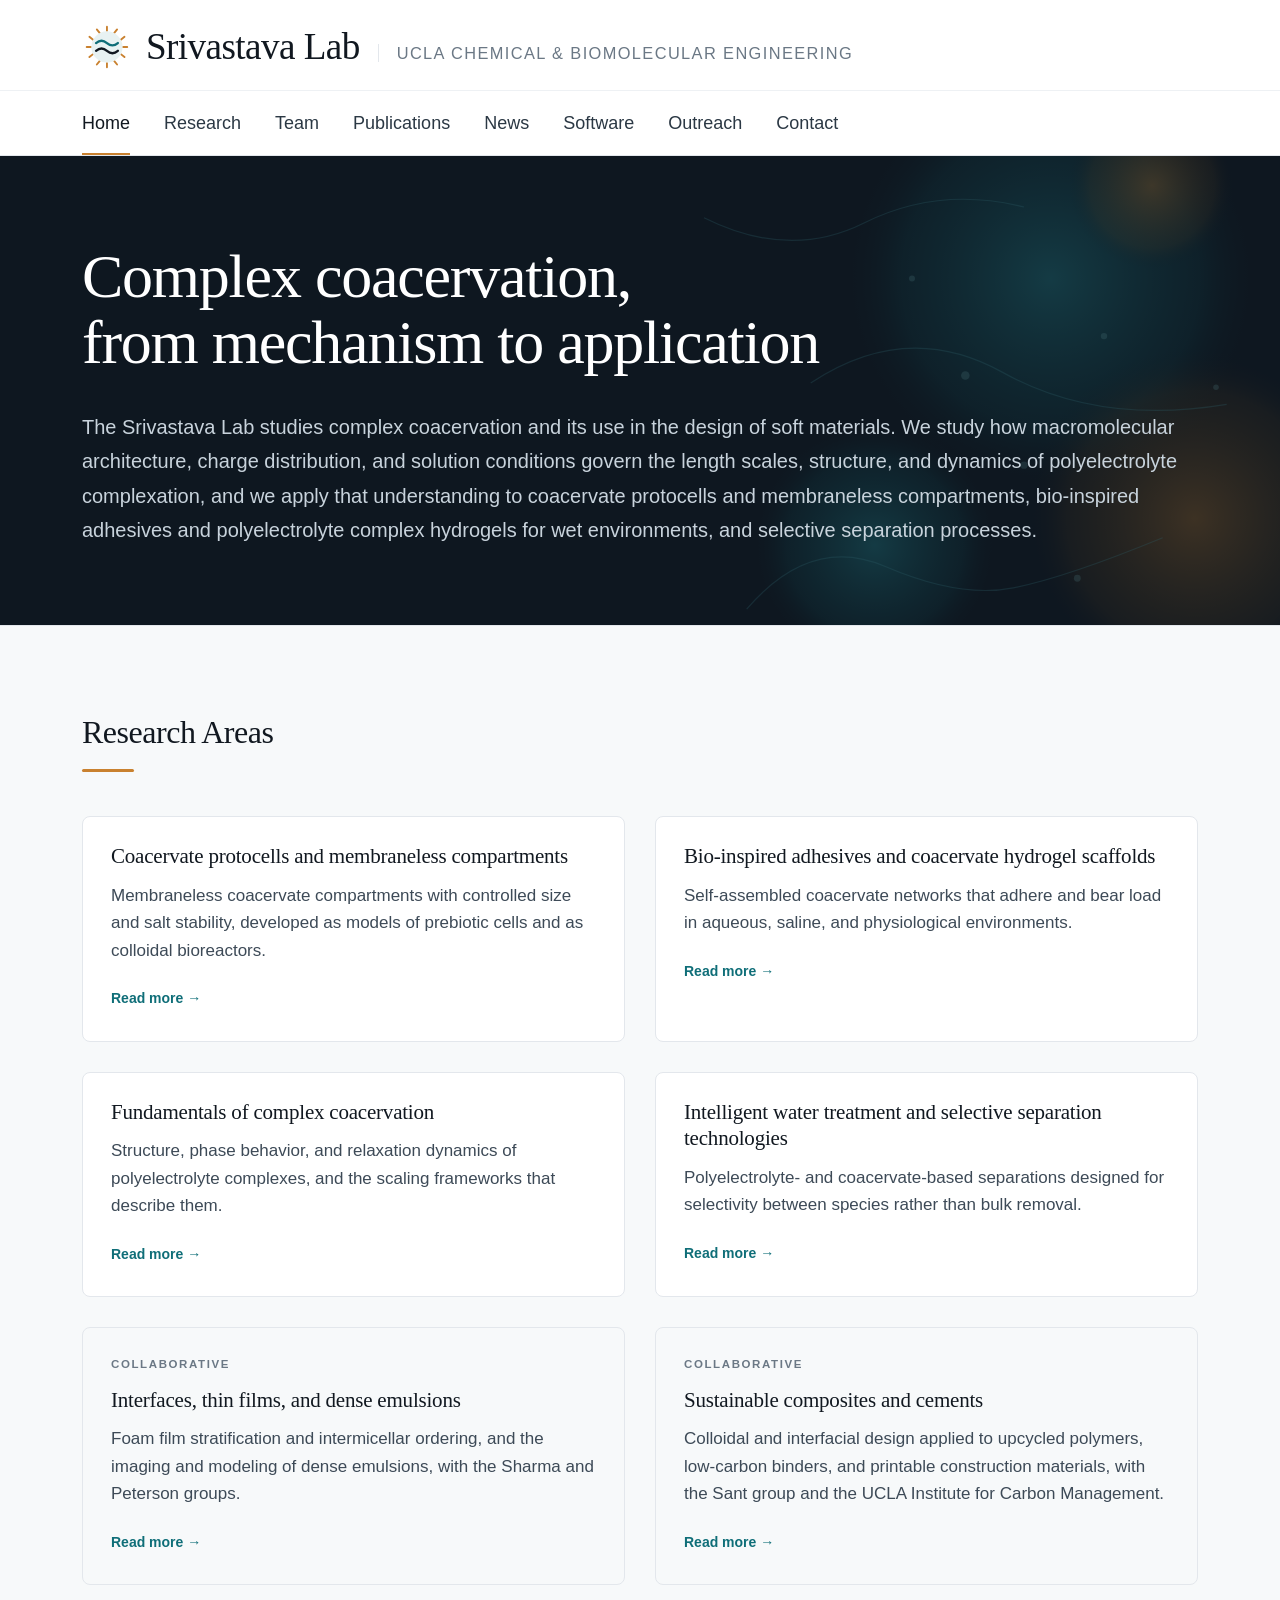
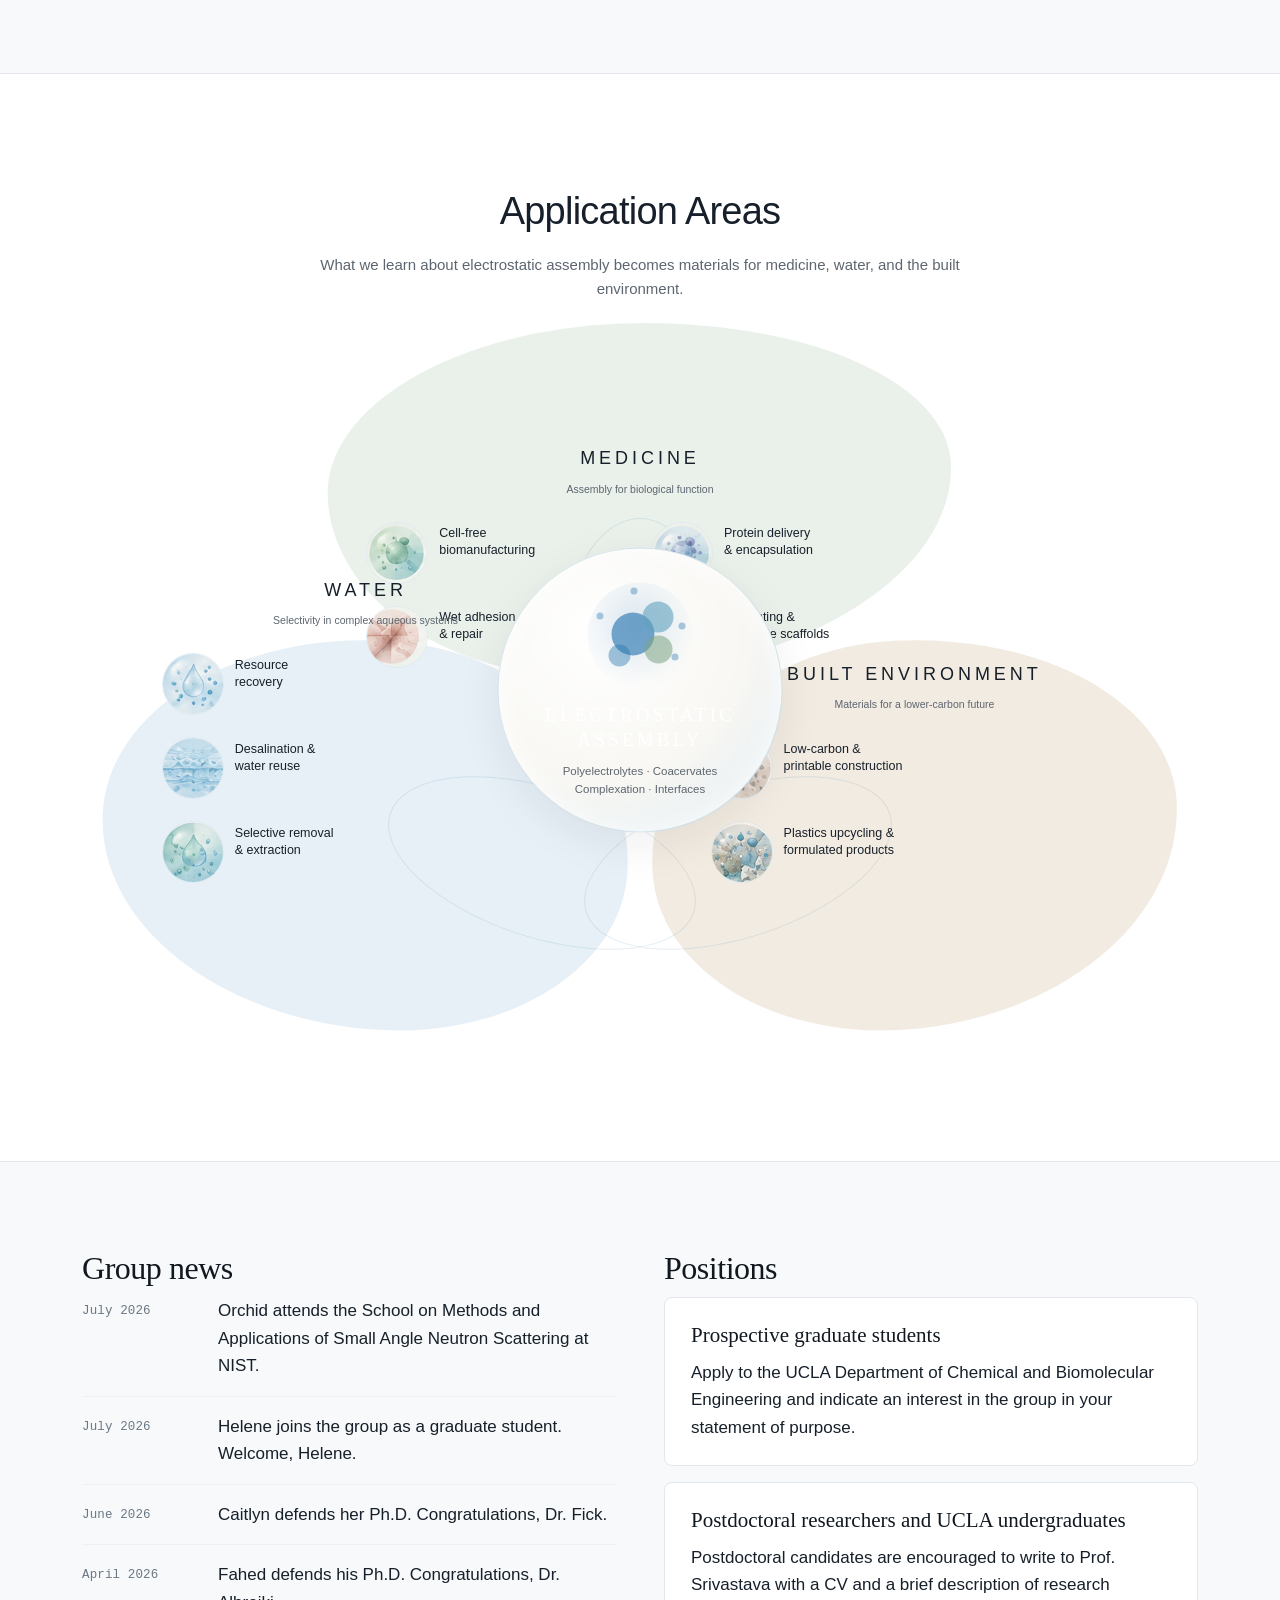
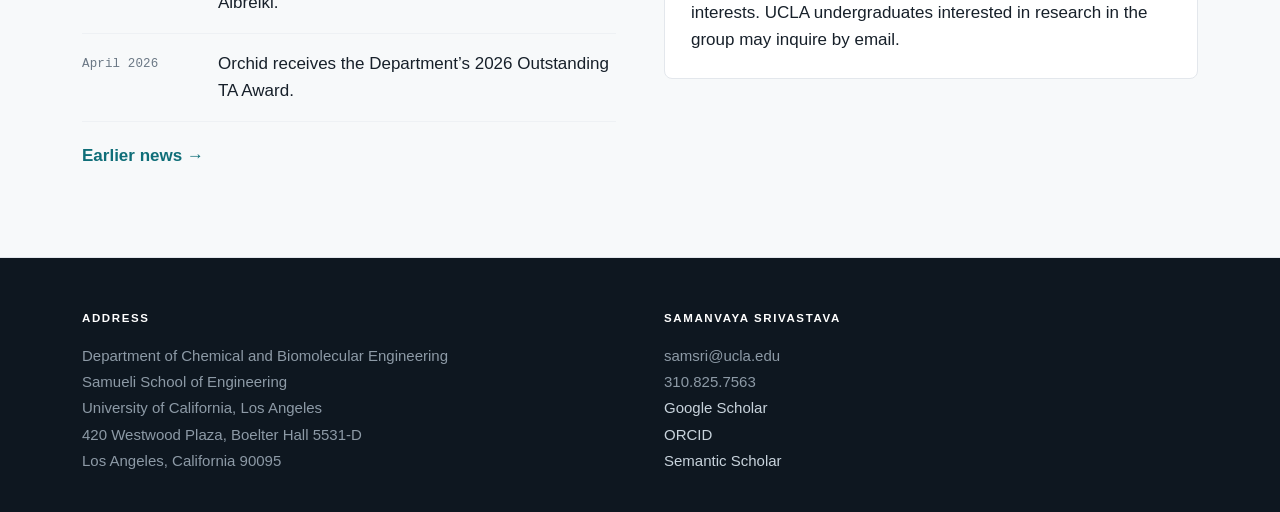
==== index.html @ ac1267a7 "Sites version5p0 Contains lab website pre-edit version." ====
<!DOCTYPE html>
<html lang="en">
<head>
<meta charset="utf-8">
<meta name="viewport" content="width=device-width, initial-scale=1">
<title>Srivastava Lab | Complex Coacervates and Soft Materials Self-Assembly, UCLA</title>
<meta name="description" content="Complex coacervates at Samanvaya Srivastava Lab at UCLA: protocells, hydrogels, bio-inspired wet adhesives, and selective separations.">
<meta name="author" content="Samanvaya Srivastava">
<link rel="canonical" href="https://www.srivastava-lab.net/">
<meta property="og:type" content="website">
<meta property="og:title" content="Srivastava Lab | Complex Coacervates and Soft Materials Self-Assembly, UCLA">
<meta property="og:description" content="Complex coacervates at Samanvaya Srivastava Lab at UCLA: protocells, hydrogels, bio-inspired wet adhesives, and selective separations.">
<meta property="og:image" content="https://www.srivastava-lab.net/Research%20photos/web/panel_emulsions.jpg">
<meta property="og:url" content="https://www.srivastava-lab.net/">
<meta name="twitter:card" content="summary_large_image">
<meta name="twitter:title" content="Srivastava Lab | Complex Coacervates and Soft Materials Self-Assembly, UCLA">
<meta name="twitter:description" content="Complex coacervates at Samanvaya Srivastava Lab at UCLA: protocells, hydrogels, bio-inspired wet adhesives, and selective separations.">
<meta name="twitter:image" content="https://www.srivastava-lab.net/Research%20photos/web/panel_emulsions.jpg">
<link rel="icon" href="Logo/favicon.ico" sizes="any">
<link rel="icon" href="Logo/srivastava-lab-mark.svg" type="image/svg+xml">
<link rel="apple-touch-icon" href="Logo/srivastava-lab-mark-256.png">
<link rel="stylesheet" href="style.css">
<script type="application/ld+json">
{
  "@context": "https://schema.org",
  "@graph": [
    {
      "@type": "Person",
      "@id": "https://orcid.org/0000-0002-3519-7224",
      "name": "Samanvaya Srivastava",
      "givenName": "Samanvaya",
      "familyName": "Srivastava",
      "jobTitle": "Associate Professor of Chemical and Biomolecular Engineering",
      "email": "samsri@ucla.edu",
      "affiliation": {
        "@type": "CollegeOrUniversity",
        "name": "University of California, Los Angeles"
      },
      "knowsAbout": [
        "Complex coacervation",
        "Complex coacervates",
        "Polyelectrolyte complexation",
        "Liquid–liquid phase separation",
        "Coacervate protocells",
        "Membraneless compartments",
        "Polyelectrolyte complex hydrogels",
        "Block polyelectrolyte self-assembly",
        "Bio-inspired wet adhesives",
        "Soft matter physics",
        "Small-angle X-ray and neutron scattering"
      ],
      "sameAs": [
        "https://orcid.org/0000-0002-3519-7224",
        "https://scholar.google.com/citations?user=oKq74IoAAAAJ",
        "https://www.semanticscholar.org/author/4964681",
        "https://samueli.ucla.edu/people/samanvaya-srivastava/"
      ]
    },
    {
      "@type": "ResearchOrganization",
      "name": "Srivastava Lab",
      "alternateName": "Srivastava Group, UCLA",
      "description": "Research group studying complex coacervation and the electrostatic self-assembly of soft materials at UCLA.",
      "parentOrganization": {
        "@type": "CollegeOrUniversity",
        "name": "University of California, Los Angeles"
      },
      "employee": { "@id": "https://orcid.org/0000-0002-3519-7224" }
    }
  ]
}
</script>

<style id="application-areas-interactive-css">
/* Interactive Application Areas */
.application-map { --app-blue:#2774AE; --app-dark:#17202A; --app-gray:#5D6670; --app-cream:#F8F7F3; --app-medicine:#E8F0E9; --app-water:#E5EFF5; --app-built:#F1E9DE; }

:root {
  --app-blue: #2774AE;
  --app-dark: #17202A;
  --app-gray: #5D6670;
  --app-cream: #F8F7F3;
  --app-medicine: #E8F0E9;
  --app-water: #E5EFF5;
  --app-built: #F1E9DE;
}

.application-map {
  width: 100%;
  max-width: 1180px;
  margin: 0 auto;
  padding: 15px 20px 30px;
}

.map-intro {
  text-align: center;
  max-width: 720px;
  margin: 0 auto 22px;
}

.map-intro h1 {
  margin: 0 0 8px;
  font-size: clamp(27px, 3vw, 38px);
  font-weight: 500;
  letter-spacing: -0.02em;
}

.map-intro p {
  margin: 0;
  font-size: 15px;
  line-height: 1.6;
  color: var(--app-gray);
}

/* ===================== MAP ===================== */

.map {
  position: relative;
  min-height: 720px;
  overflow: hidden;
}

/* Three large organic bubbles */

.region {
  position: absolute;
  pointer-events: none;
  z-index: 1;
  opacity: .9;
}

.region.medicine {
  width: 58%;
  height: 49%;
  top: 0;
  left: 21%;
  background: var(--app-medicine);
  border-radius: 48% 52% 57% 43% / 46% 43% 57% 54%;
  transform: rotate(-2deg);
}

.region.water {
  width: 49%;
  height: 54%;
  left: 0;
  bottom: 2%;
  background: var(--app-water);
  border-radius: 52% 48% 45% 55% / 48% 56% 44% 52%;
  transform: rotate(3deg);
}

.region.built {
  width: 49%;
  height: 54%;
  right: 0;
  bottom: 2%;
  background: var(--app-built);
  border-radius: 48% 52% 55% 45% / 56% 45% 55% 44%;
  transform: rotate(-3deg);
}

/* subtle connecting forms */

.connector {
  position: absolute;
  z-index: 2;
  pointer-events: none;
  border: 1px solid rgba(39,116,174,.12);
  border-radius: 50%;
}

.connector.top {
  width: 250px;
  height: 150px;
  top: 245px;
  left: 50%;
  transform: translateX(-50%) rotate(90deg);
}

.connector.left {
  width: 320px;
  height: 150px;
  top: 465px;
  left: 26%;
  transform: rotate(18deg);
}

.connector.right {
  width: 320px;
  height: 150px;
  top: 465px;
  right: 26%;
  transform: rotate(-18deg);
}

/* ===================== CENTER ===================== */

.center-node {
  position: absolute;
  z-index: 20;
  width: 285px;
  height: 285px;
  top: 51%;
  left: 50%;
  transform: translate(-50%, -50%);
  border-radius: 50%;
  background:
    radial-gradient(circle at 50% 42%,
      rgba(255,255,255,.99) 0%,
      rgba(255,255,255,.94) 48%,
      rgba(220,234,243,.68) 100%);
  border: 1px solid rgba(39,116,174,.15);
  box-shadow:
    0 12px 45px rgba(23,32,42,.07),
    inset 0 0 30px rgba(255,255,255,.9);
  display: flex;
  flex-direction: column;
  align-items: center;
  justify-content: center;
  text-align: center;
  transition: transform .35s ease, box-shadow .35s ease;
}

.center-node:hover {
  transform: translate(-50%, -50%) scale(1.025);
  box-shadow:
    0 16px 55px rgba(23,32,42,.10),
    inset 0 0 35px rgba(255,255,255,1);
}

.coacervate {
  position: relative;
  width: 105px;
  height: 105px;
  margin-bottom: 15px;
  border-radius: 50%;
  background:
    radial-gradient(circle at 45% 40%,
      rgba(39,116,174,.16),
      rgba(220,234,243,.05) 70%);
}

.coacervate span {
  position: absolute;
  display: block;
  border-radius: 50%;
}

.coacervate .p1 {
  width: 43px; height: 43px; left: 24px; top: 30px;
  background: rgba(39,116,174,.62);
}
.coacervate .p2 {
  width: 31px; height: 31px; left: 55px; top: 19px;
  background: rgba(96,161,190,.60);
}
.coacervate .p3 {
  width: 28px; height: 28px; left: 57px; top: 53px;
  background: rgba(126,164,132,.55);
}
.coacervate .p4 {
  width: 22px; height: 22px; left: 21px; top: 62px;
  background: rgba(39,116,174,.42);
}
.coacervate .dot {
  width: 7px; height: 7px;
  background: rgba(39,116,174,.38);
}
.coacervate .dot1 { left: 9px; top: 30px; }
.coacervate .dot2 { right: 7px; top: 40px; }
.coacervate .dot3 { left: 43px; top: 5px; }
.coacervate .dot4 { left: 84px; top: 71px; }

.center-node h2 {
  margin: 0;
  font-size: 19px;
  line-height: 1.3;
  font-weight: 500;
  letter-spacing: .17em;
}

.center-node p {
  margin: 9px 20px 0;
  font-size: 11.5px;
  line-height: 1.6;
  color: var(--app-gray);
}

/* ===================== APPLICATION GROUPS ===================== */

.application-region {
  position: absolute;
  z-index: 15;
}

.medicine-region {
  top: 31px;
  left: 24%;
  width: 52%;
}

.water-region {
  left: 5%;
  bottom: 66px;
  width: 39%;
}

.built-region {
  right: 5%;
  bottom: 66px;
  width: 39%;
}

.region-heading {
  text-align: center;
  margin-bottom: 18px;
}

.region-heading h3 {
  margin: 0;
  font-size: 18px;
  font-weight: 500;
  letter-spacing: .22em;
}

.region-heading p {
  margin: 6px 0 0;
  font-size: 10.5px;
  color: var(--app-gray);
}

.application-grid {
  display: grid;
  gap: 10px;
}

.medicine-grid {
  grid-template-columns: 1fr 1fr;
}

.water-grid,
.built-grid {
  grid-template-columns: 1fr;
}

/* ===================== CLICKABLE APPLICATION ===================== */

.application {
  display: flex;
  align-items: center;
  gap: 11px;
  padding: 6px;
  border-radius: 18px;
  color: var(--app-dark);
  text-decoration: none;
  transition:
    transform .25s ease,
    background .25s ease;
}

.application:hover,
.application:focus-visible {
  transform: translateY(-3px);
  background: rgba(255,255,255,.48);
  outline: none;
}

.application-image {
  width: 62px;
  height: 62px;
  flex: 0 0 62px;
  border-radius: 50%;
  object-fit: cover;
  background: rgba(255,255,255,.65);
  border: 1px solid rgba(39,116,174,.12);
  transition:
    transform .3s ease,
    box-shadow .3s ease;
}

.application:hover .application-image,
.application:focus-visible .application-image {
  transform: scale(1.09);
  box-shadow: 0 7px 20px rgba(23,32,42,.12);
}

.application-text {
  min-width: 0;
}

.application-text h4 {
  margin: 0;
  font-size: 12.5px;
  line-height: 1.35;
  font-weight: 500;
}

.explore {
  display: block;
  margin-top: 3px;
  font-size: 10px;
  color: var(--app-blue);
  opacity: 0;
  transform: translateY(3px);
  transition: opacity .25s ease, transform .25s ease;
}

.application:hover .explore,
.application:focus-visible .explore {
  opacity: 1;
  transform: translateY(0);
}

/* decorative droplets */

.drop {
  position: absolute;
  z-index: 4;
  border-radius: 50%;
  background: rgba(39,116,174,.18);
  pointer-events: none;
}

.d1 { width: 8px; height: 8px; left: 42%; top: 295px; }
.d2 { width: 5px; height: 5px; left: 57%; top: 325px; }
.d3 { width: 10px; height: 10px; left: 39%; top: 405px; }
.d4 { width: 6px; height: 6px; right: 39%; top: 425px; }
.d5 { width: 5px; height: 5px; left: 51%; top: 440px; }

/* ===================== MOBILE ===================== */

@media (max-width: 850px) {
  .map {
    min-height: auto;
    display: flex;
    flex-direction: column;
    gap: 18px;
    overflow: visible;
  }

  .region,
  .connector,
  .drop {
    display: none;
  }

  .center-node {
    position: relative;
    top: auto;
    left: auto;
    transform: none;
    width: 245px;
    height: 245px;
    margin: 0 auto;
  }

  .center-node:hover {
    transform: scale(1.015);
  }

  .application-region {
    position: relative;
    top: auto;
    left: auto;
    right: auto;
    bottom: auto;
    width: 100%;
    padding: 24px 18px;
    border-radius: 38px;
  }

  .medicine-region { background: var(--app-medicine); }
  .water-region { background: var(--app-water); }
  .built-region { background: var(--app-built); }

  .medicine-grid {
    grid-template-columns: 1fr;
  }

  .explore {
    opacity: 1;
    transform: none;
  }
}

@media (max-width: 520px) {
  .region-heading h3 {
    font-size: 16px;
  }
}

</style>

<style id="light-page-background-fix">
html, body {
  background: #F8F7F3 !important;
  color: #17202A;
}
body {
  min-height: 100vh;
}
.application-map {
  background: #F8F7F3 !important;
}
.application-map * {
  box-sizing: border-box;
}
</style>


<style id="application-white-background-fix">
/* Application Areas: match the white sections of the lab homepage */
section.strip:has(.application-map),
.application-map,
.application-map::before,
.application-map::after {
  background: #FFFFFF !important;
  background-color: #FFFFFF !important;
}

.application-map {
  color: #17202A !important;
}

/* Keep the organic application bubbles colored, not black */
.application-map .region.medicine {
  background: #E8F0E9 !important;
}
.application-map .region.water {
  background: #E5EFF5 !important;
}
.application-map .region.built {
  background: #F1E9DE !important;
}

/* Keep the central node light */
.application-map .center-node {
  background: radial-gradient(circle at 35% 30%, #FFFFFF 0%, #F8F7F3 55%, #DCEAF3 100%) !important;
}
</style>

</head>
<body>
<a class="skip" href="#content">Skip to content</a>
<header class="masthead">
  <div class="wrap masthead-inner">
    <a class="brand" href="index.html"><svg class="logo" viewBox="0 0 64 64" aria-hidden="true" focusable="false"><g stroke="#c9812f" stroke-width="2.4" stroke-linecap="round"><line x1="32.0" y1="6.0" x2="32.0" y2="11.5"/><line x1="45.0" y1="9.5" x2="41.2" y2="14.2"/><line x1="54.5" y1="19.0" x2="49.8" y2="22.8"/><line x1="58.0" y1="32.0" x2="52.5" y2="32.0"/><line x1="54.5" y1="45.0" x2="49.8" y2="41.2"/><line x1="45.0" y1="54.5" x2="41.2" y2="49.8"/><line x1="32.0" y1="58.0" x2="32.0" y2="52.5"/><line x1="19.0" y1="54.5" x2="22.8" y2="49.8"/><line x1="9.5" y1="45.0" x2="14.2" y2="41.2"/><line x1="6.0" y1="32.0" x2="11.5" y2="32.0"/><line x1="9.5" y1="19.0" x2="14.2" y2="22.8"/><line x1="19.0" y1="9.5" x2="22.8" y2="14.2"/></g><circle cx="32" cy="32" r="20" fill="#e8f2f2"/><path d="M18 27q7-6 14 0t14 0" fill="none" stroke="#0f6e78" stroke-width="3" stroke-linecap="round"/><path d="M18 37q7-6 14 0t14 0" fill="none" stroke="#111820" stroke-width="3" stroke-linecap="round"/></svg><span class="wordmark">Srivastava Lab<small>UCLA Chemical &amp; Biomolecular Engineering</small></span></a>
  </div>
</header>

<nav class="nav" id="main">
  <div class="wrap nav-inner">
    <a class="navbrand" href="index.html"><svg class="logo" viewBox="0 0 64 64" aria-hidden="true" focusable="false"><g stroke="#c9812f" stroke-width="2.4" stroke-linecap="round"><line x1="32.0" y1="6.0" x2="32.0" y2="11.5"/><line x1="45.0" y1="9.5" x2="41.2" y2="14.2"/><line x1="54.5" y1="19.0" x2="49.8" y2="22.8"/><line x1="58.0" y1="32.0" x2="52.5" y2="32.0"/><line x1="54.5" y1="45.0" x2="49.8" y2="41.2"/><line x1="45.0" y1="54.5" x2="41.2" y2="49.8"/><line x1="32.0" y1="58.0" x2="32.0" y2="52.5"/><line x1="19.0" y1="54.5" x2="22.8" y2="49.8"/><line x1="9.5" y1="45.0" x2="14.2" y2="41.2"/><line x1="6.0" y1="32.0" x2="11.5" y2="32.0"/><line x1="9.5" y1="19.0" x2="14.2" y2="22.8"/><line x1="19.0" y1="9.5" x2="22.8" y2="14.2"/></g><circle cx="32" cy="32" r="20" fill="#e8f2f2"/><path d="M18 27q7-6 14 0t14 0" fill="none" stroke="#0f6e78" stroke-width="3" stroke-linecap="round"/><path d="M18 37q7-6 14 0t14 0" fill="none" stroke="#111820" stroke-width="3" stroke-linecap="round"/></svg><span>Srivastava Lab</span></a>
    <ul>
      <li><a href="index.html" class="on" aria-current="page" class="on">Home</a></li>
      <li><a href="research.html">Research</a></li>
      <li><a href="team.html">Team</a></li>
      <li><a href="publications.html">Publications</a></li>
      <li><a href="news.html">News</a></li>
      <li><a href="software.html">Software</a></li>
      <li><a href="outreach.html">Outreach</a></li>
      <li><a href="contact.html">Contact</a></li>
    </ul>
  </div>
</nav>

<!-- ===================== HOME ===================== -->

<main id="content">

  <header class="hero">
    <svg class="bg" viewBox="0 0 1200 500" preserveAspectRatio="xMidYMid slice" aria-hidden="true">
      <defs>
        <radialGradient id="d1" cx="50%" cy="50%">
          <stop offset="0%" stop-color="#1d6c76" stop-opacity=".85"/>
          <stop offset="70%" stop-color="#12505a" stop-opacity=".35"/>
          <stop offset="100%" stop-color="#0e1720" stop-opacity="0"/>
        </radialGradient>
        <radialGradient id="d2" cx="50%" cy="50%">
          <stop offset="0%" stop-color="#c9812f" stop-opacity=".5"/>
          <stop offset="75%" stop-color="#8a5a20" stop-opacity=".18"/>
          <stop offset="100%" stop-color="#0e1720" stop-opacity="0"/>
        </radialGradient>
      </defs>
      <rect width="1200" height="500" fill="#0e1720"/>
      <circle cx="985" cy="145" r="200" fill="url(#d1)"/>
      <circle cx="1120" cy="370" r="160" fill="url(#d2)"/>
      <circle cx="820" cy="395" r="118" fill="url(#d1)"/>
      <circle cx="1080" cy="58" r="78" fill="url(#d2)"/>
      <g fill="none" stroke="#4aa3ac" stroke-opacity=".30" stroke-width="1.1">
        <path d="M700 455 q60-70 130-40 t120 20 T1090 388"/>
        <path d="M660 88 q80 40 150 5 t150-15"/>
        <path d="M760 243 q90-60 180-10 t210 30"/>
      </g>
      <g fill="#7fc4c9" fill-opacity=".28">
        <circle cx="905" cy="236" r="4"/><circle cx="1035" cy="199" r="3"/><circle cx="960" cy="320" r="3.4"/>
        <circle cx="1140" cy="247" r="2.6"/><circle cx="855" cy="145" r="2.8"/><circle cx="1010" cy="426" r="3.2"/>
      </g>
    </svg>
    <div class="wrap">
      <h1>Complex coacervation,<br>from mechanism to application</h1>
      <p class="lede">The Srivastava Lab studies complex coacervation and its use in the design of soft materials. We study how macromolecular architecture, charge distribution, and solution conditions govern the length scales, structure, and dynamics of polyelectrolyte complexation, and we apply that understanding to coacervate protocells and membraneless compartments, bio-inspired adhesives and polyelectrolyte complex hydrogels for wet environments, and selective separation processes.</p>
    </div>
  </header>

  <section class="alt">
    <div class="wrap">
      <h2 class="sec">Research Areas</h2>
      <div class="rule"></div>
      <div class="cards">
        <a class="card" href="research.html#protocells">
          <h3>Coacervate protocells and membraneless compartments</h3>
          <p>Membraneless coacervate compartments with controlled size and salt stability, developed as models of prebiotic cells and as colloidal bioreactors.</p>
          <span class="go">Read more →</span>
        </a>
        <a class="card" href="research.html#hydrogels">
          <h3>Bio-inspired adhesives and coacervate hydrogel scaffolds</h3>
          <p>Self-assembled coacervate networks that adhere and bear load in aqueous, saline, and physiological environments.</p>
          <span class="go">Read more →</span>
        </a>
        <a class="card" href="research.html#fundamentals">
          <h3>Fundamentals of complex coacervation</h3>
          <p>Structure, phase behavior, and relaxation dynamics of polyelectrolyte complexes, and the scaling frameworks that describe them.</p>
          <span class="go">Read more →</span>
        </a>
        <a class="card" href="research.html#separations">
          <h3>Intelligent water treatment and selective separation technologies</h3>
          <p>Polyelectrolyte- and coacervate-based separations designed for selectivity between species rather than bulk removal.</p>
          <span class="go">Read more →</span>
        </a>
        <a class="card secondary" href="research.html#interfaces">
          <span class="num">Collaborative</span>
          <h3>Interfaces, thin films, and dense emulsions</h3>
          <p>Foam film stratification and intermicellar ordering, and the imaging and modeling of dense emulsions, with the Sharma and Peterson groups.</p>
          <span class="go">Read more →</span>
        </a>
        <a class="card secondary" href="research.html#sustainability">
          <span class="num">Collaborative</span>
          <h3>Sustainable composites and cements</h3>
          <p>Colloidal and interfacial design applied to upcycled polymers, low-carbon binders, and printable construction materials, with the Sant group and the UCLA Institute for Carbon Management.</p>
          <span class="go">Read more →</span>
        </a>
      </div>
    </div>
  </section>

  <section class="strip application-strip" id="applications">
    <div class="wrap">
      <div class="application-map">
        <div class="map-intro">
          <h1>Application Areas</h1>
          <p>What we learn about electrostatic assembly becomes materials for medicine, water, and the built environment.</p>
        </div>

        <div class="map">
          <div class="region medicine"></div>
          <div class="region water"></div>
          <div class="region built"></div>
          <div class="connector top"></div>
          <div class="connector left"></div>
          <div class="connector right"></div>
          <span class="drop d1"></span><span class="drop d2"></span><span class="drop d3"></span><span class="drop d4"></span><span class="drop d5"></span>

          <section class="application-region medicine-region">
            <div class="region-heading"><h3>MEDICINE</h3><p>Assembly for biological function</p></div>
            <div class="application-grid medicine-grid">
              <a class="application" href="research.html#protocells"><img class="application-image" src="[data-uri]" alt="Cell-free biomanufacturing"><div class="application-text"><h4>Cell-free<br>biomanufacturing</h4><span class="explore">Explore →</span></div></a>
              <a class="application" href="research.html#hydrogels"><img class="application-image" src="[data-uri]" alt="Protein delivery and encapsulation"><div class="application-text"><h4>Protein delivery<br>&amp; encapsulation</h4><span class="explore">Explore →</span></div></a>
              <a class="application" href="research.html#hydrogels"><img class="application-image" src="[data-uri]" alt="Wet adhesion and repair"><div class="application-text"><h4>Wet adhesion<br>&amp; repair</h4><span class="explore">Explore →</span></div></a>
              <a class="application" href="research.html#hydrogels"><img class="application-image" src="[data-uri]" alt="Bioprinting and injectable scaffolds"><div class="application-text"><h4>Bioprinting &amp;<br>injectable scaffolds</h4><span class="explore">Explore →</span></div></a>
            </div>
          </section>

          <section class="application-region water-region">
            <div class="region-heading"><h3>WATER</h3><p>Selectivity in complex aqueous systems</p></div>
            <div class="application-grid water-grid">
              <a class="application" href="research.html#separations"><img class="application-image" src="[data-uri]" alt="Resource recovery"><div class="application-text"><h4>Resource<br>recovery</h4><span class="explore">Explore →</span></div></a>
              <a class="application" href="research.html#separations"><img class="application-image" src="[data-uri]" alt="Desalination and water reuse"><div class="application-text"><h4>Desalination &amp;<br>water reuse</h4><span class="explore">Explore →</span></div></a>
              <a class="application" href="research.html#separations"><img class="application-image" src="[data-uri]" alt="Selective removal and extraction"><div class="application-text"><h4>Selective removal<br>&amp; extraction</h4><span class="explore">Explore →</span></div></a>
            </div>
          </section>

          <section class="application-region built-region">
            <div class="region-heading"><h3>BUILT ENVIRONMENT</h3><p>Materials for a lower-carbon future</p></div>
            <div class="application-grid built-grid">
              <a class="application" href="research.html#sustainability"><img class="application-image" src="[data-uri]" alt="Low-carbon and printable construction"><div class="application-text"><h4>Low-carbon &amp;<br>printable construction</h4><span class="explore">Explore →</span></div></a>
              <a class="application" href="research.html#sustainability"><img class="application-image" src="[data-uri]" alt="Plastics upcycling and formulated products"><div class="application-text"><h4>Plastics upcycling &amp;<br>formulated products</h4><span class="explore">Explore →</span></div></a>
            </div>
          </section>

          <div class="center-node">
            <div class="coacervate">
              <span class="p1"></span><span class="p2"></span><span class="p3"></span><span class="p4"></span>
              <span class="dot dot1"></span><span class="dot dot2"></span><span class="dot dot3"></span><span class="dot dot4"></span>
            </div>
            <h2>ELECTROSTATIC<br>ASSEMBLY</h2>
            <p>Polyelectrolytes · Coacervates<br>Complexation · Interfaces</p>
          </div>
        </div>
      </div>
    </div>
  </section>
  <section class="alt">
    <div class="wrap">
      <div class="two">
        <div>
          <h2 class="sec">Group news</h2>
          <ul class="newslist">
            <li><span class="date">July 2026</span><span>Orchid attends the School on Methods and Applications of Small Angle Neutron Scattering at NIST.</span></li>
            <li><span class="date">July 2026</span><span>Helene joins the group as a graduate student. Welcome, Helene.</span></li>
            <li><span class="date">June 2026</span><span>Caitlyn defends her Ph.D. Congratulations, Dr. Fick.</span></li>
            <li><span class="date">April 2026</span><span>Fahed defends his Ph.D. Congratulations, Dr. Albreiki.</span></li>
            <li><span class="date">April 2026</span><span>Orchid receives the Department&rsquo;s 2026 Outstanding TA Award.</span></li>
          </ul>
          <p class="morelink"><a href="news.html">Earlier news &rarr;</a></p>
        </div>
        <div>
          <h2 class="sec">Positions</h2>
          <div class="boxes">
          <div class="box">
            <h3>Prospective graduate students</h3>
            <p>Apply to the UCLA Department of Chemical and Biomolecular Engineering and indicate an interest in the group in your statement of purpose.</p>
          </div>
          <div class="box">
            <h3>Postdoctoral researchers and UCLA undergraduates</h3>
            <p>Postdoctoral candidates are encouraged to write to Prof. Srivastava with a CV and a brief description of research interests. UCLA undergraduates interested in research in the group may inquire by email.</p>
          </div>
        </div>
        </div>
      </div>
    </div>
  </section>
</main>

<footer>
  <div class="wrap">
    <div class="cols">
      <div>
        <h2>Address</h2>
        <ul>
          <li>Department of Chemical and Biomolecular Engineering</li>
          <li>Samueli School of Engineering</li>
          <li>University of California, Los Angeles</li>
          <li>420 Westwood Plaza, Boelter Hall 5531-D</li>
          <li>Los Angeles, California 90095</li>
        </ul>
      </div>
      <div>
        <h2>Samanvaya Srivastava</h2>
        <ul>
          <li>samsri<span>&#64;</span>ucla.edu</li>
          <li>310.825.7563</li>
          <li><a href="https://scholar.google.com/citations?user=oKq74IoAAAAJ">Google Scholar</a></li>
          <li><a href="https://orcid.org/0000-0002-3519-7224">ORCID</a></li>
          <li><a href="https://www.semanticscholar.org/author/4964681">Semantic Scholar</a></li>
        </ul>
      </div>
    </div>
  </div>
</footer>
<script src="site.js"></script>
</body>
</html>
---- style.css ----
:root{
  --ink:#111820;
  --ink-2:#2b3844;
  --body:#3d4a57;
  --muted:#6b7885;
  --line:#e3e7ec;
  --line-2:#eef1f4;
  --bg:#ffffff;
  --bg-alt:#f7f9fa;
  --bg-deep:#0e1720;
  --accent:#0f6e78;
  --accent-2:#c9812f;
  --accent-soft:#e8f2f2;
  --on-dark:#c8d3dc;
  --on-dark-dim:#8d9aa6;
  --on-dark-accent:#7fc4c9;
  --serif:"Iowan Old Style","Palatino Linotype",Palatino,Georgia,"Times New Roman",serif;
  --sans:-apple-system,BlinkMacSystemFont,"Segoe UI","Helvetica Neue",Arial,sans-serif;
  --mono:ui-monospace,"SF Mono",Menlo,Consolas,monospace;
  --wrap:1180px;
}
*{box-sizing:border-box}
html{scroll-behavior:smooth;scroll-padding-top:calc(var(--navh,70px) + var(--subh,50px) + 14px)}
body{
  margin:0;background:var(--bg);color:var(--body);
  font-family:var(--sans);font-size:19px;line-height:1.8;
  -webkit-font-smoothing:antialiased;
}
img{max-width:100%;height:auto}
a{color:var(--accent);text-decoration:none}
a:hover{text-decoration:underline}
p{margin:0 0 26px}
.wrap{max-width:var(--wrap);margin:0 auto;padding:0 32px}

a:focus-visible,summary:focus-visible{outline:2px solid var(--accent);outline-offset:3px;border-radius:2px}
.skip{position:absolute;left:-9999px;top:0;background:var(--accent);color:#fff;padding:10px 16px;z-index:100}
.skip:focus{left:8px;top:8px;text-decoration:none}

/* nav */
.masthead{background:#fff;border-bottom:1px solid var(--line-2)}
.masthead-inner{display:flex;align-items:baseline;gap:16px;padding-top:22px;padding-bottom:18px}
.nav{position:sticky;top:0;z-index:50;background:rgba(255,255,255,.96);backdrop-filter:saturate(160%) blur(10px);border-bottom:1px solid var(--line)}
.nav-inner{display:flex;align-items:center;min-height:58px;padding-top:0;padding-bottom:0}
.brand{display:inline-flex;align-items:center;gap:14px}
.brand .logo{width:clamp(42px,3.9vw,54px);height:clamp(42px,3.9vw,54px);flex:0 0 auto;display:block}
.brand .wordmark{display:inline-flex;align-items:baseline}
.brand{font-family:var(--serif);font-size:clamp(26px,2.9vw,38px);color:var(--ink);letter-spacing:-.015em;white-space:nowrap;line-height:1.1;display:inline-flex;align-items:center;gap:14px}
.brand:hover{text-decoration:none}
.brand small{display:inline-block;font-family:var(--sans);font-size:clamp(13px,1.28vw,17px);letter-spacing:.085em;text-transform:uppercase;color:var(--muted);white-space:nowrap;margin-left:18px;padding-left:18px;border-left:1px solid var(--line);line-height:1.1}
.navbrand{display:inline-flex;align-items:center;gap:10px;color:var(--ink);white-space:nowrap;
  max-width:0;opacity:0;overflow:hidden;pointer-events:none;
  transition:max-width .28s ease,opacity .18s ease,margin-right .28s ease;margin-right:0}
.navbrand:hover{text-decoration:none}
.navbrand .logo{width:32px;height:32px;flex:0 0 auto;display:block}
.navbrand span{font-family:var(--serif);font-size:20px;letter-spacing:-.01em;line-height:1}
.nav.stuck .navbrand{max-width:320px;opacity:1;pointer-events:auto;margin-right:30px}
.nav ul{display:flex;gap:4px 34px;list-style:none;margin:0;padding:0;flex-wrap:wrap}
.nav ul a{color:var(--ink-2);font-size:clamp(16px,1.42vw,18px);font-weight:500;padding:16px 0 14px;border-bottom:2px solid transparent;display:block}
.nav ul a:hover{text-decoration:none;color:var(--accent)}
.nav ul a.on{color:var(--ink);border-bottom-color:var(--accent-2)}

.page{display:none}
.page.live{display:block}

/* hero */
.hero{position:relative;background:var(--bg-deep);color:#fff;overflow:hidden}
.hero svg.bg{position:absolute;inset:0;width:100%;height:100%;opacity:.5}
.hero .wrap{position:relative;padding-top:88px;padding-bottom:78px}
.hero h1{font-family:var(--serif);font-weight:400;font-size:clamp(40px,5.4vw,62px);line-height:1.06;letter-spacing:-.02em;margin:0;color:#fff}
.hero .lede{max-width:none;font-size:20px;line-height:1.72;color:var(--on-dark);margin:34px 0 0}

section{padding:88px 0}
.pagebody{padding:48px 0 88px}
.alt{background:var(--bg-alt);border-top:1px solid var(--line);border-bottom:1px solid var(--line)}
h2.sec{font-family:var(--serif);font-weight:400;font-size:32px;line-height:1.16;letter-spacing:-.015em;color:var(--ink);margin:0 0 10px}
.rule{width:52px;height:3px;background:var(--accent-2);margin:18px 0 34px;border-radius:2px}
.big p{font-size:19.5px;line-height:1.85}


/* thrust cards */
.cards{display:grid;grid-template-columns:repeat(2,1fr);gap:30px;margin-top:44px}
.card{background:#fff;border:1px solid var(--line);border-radius:8px;padding:26px 28px;transition:border-color .18s,box-shadow .18s}
.card:hover{border-color:#c8d3d8;box-shadow:0 8px 22px rgba(15,40,60,.06);text-decoration:none}
.card .num{font-family:var(--sans);font-size:11.5px;font-weight:600;color:var(--accent-2);letter-spacing:.14em;text-transform:uppercase;display:block;margin-bottom:12px}
.card h3{font-family:var(--serif);font-weight:400;font-size:21px;line-height:1.26;color:var(--ink);margin:0 0 12px;letter-spacing:-.01em;transition:color .18s}
.card p{font-size:17px;line-height:1.62;color:var(--body);margin:0 0 16px}
.card .go{font-size:14px;font-weight:600;color:var(--accent)}
.card.secondary{background:var(--bg-alt)}
.card.secondary .num{color:var(--muted)}
.card.secondary h3{font-size:21px}

/* two column */
.two{display:grid;grid-template-columns:1fr 1fr;gap:48px;align-items:start}
.two p{font-size:17px;line-height:1.62}

/* strip */
.strip{background:var(--bg-deep);color:var(--on-dark);padding:88px 0}
.strip h2{font-family:var(--serif);font-weight:400;color:#fff;font-size:32px;line-height:1.16;letter-spacing:-.015em;margin:0 0 12px}
.strip p{font-size:17px;line-height:1.62;margin:0 0 16px}
.strip .fund{font-size:14px;color:var(--on-dark-dim);border-top:1px solid rgba(255,255,255,.13);padding-top:18px;margin:22px 0 0}

/* news */
.newslist{list-style:none;margin:0;padding:0}
.newslist li{display:grid;grid-template-columns:118px 1fr;gap:18px;padding:16px 0;border-bottom:1px solid var(--line-2);font-size:17px;line-height:1.62}
.newslist li:first-child{padding-top:0}
.newslist .date{font-family:var(--mono);font-size:12.5px;color:var(--muted);padding-top:4px;letter-spacing:.01em}

.box{border:1px solid var(--line);border-radius:8px;padding:24px 26px;background:#fff}
.boxes{display:grid;gap:16px}
.morelink{margin:20px 0 0;font-size:14px;font-weight:600}
.box h3{font-family:var(--serif);font-weight:400;font-size:21px;line-height:1.26;color:var(--ink);margin:0 0 10px}
.box p{font-size:17px;line-height:1.62;margin:0}

/* research page */
.rhead{background:var(--bg-alt);border-bottom:1px solid var(--line);padding:66px 0 56px}
.rhead.slim{padding:46px 0 40px}
.rhead.slim h1{margin:0}
.rhead h1{font-family:var(--serif);font-weight:400;font-size:clamp(36px,4.6vw,50px);line-height:1.08;letter-spacing:-.02em;color:var(--ink);margin:0 0 8px}
.rhead .sub{font-family:var(--serif);font-style:italic;font-size:22px;color:var(--accent);margin:0 0 24px}

/* research index */

/* applications */
.apps{display:grid;grid-template-columns:repeat(3,1fr);gap:38px 40px;margin-top:42px}
.app{border-top:2px solid rgba(255,255,255,.16);padding-top:18px}
.app h3{font-family:var(--serif);font-weight:400;font-size:21px;line-height:1.26;color:#fff;margin:0 0 6px}
.app .status{font-size:11.5px;letter-spacing:.14em;text-transform:uppercase;font-weight:600;margin:0 0 12px;color:var(--on-dark-accent)}
.app .status.dir{color:#b99a6c}
.app p{font-size:17px;line-height:1.62;color:var(--on-dark);margin:0 0 12px}
.app .from{font-size:14px;color:var(--on-dark-dim);margin:0}
.app .from a{color:var(--on-dark-accent)}
.strip .lead{font-size:19px;line-height:1.75;color:var(--on-dark);margin:0}

.rlayout{max-width:none;margin:0}

.thrust{padding:66px 0;border-top:1px solid var(--line)}
.thrust:first-of-type{border-top:none;padding-top:10px}
.thrust .tnum{font-size:11.5px;letter-spacing:.14em;text-transform:uppercase;font-weight:600;color:var(--accent-2);margin:0 0 10px}
.thrust h2{font-family:var(--serif);font-weight:400;font-size:32px;line-height:1.14;letter-spacing:-.015em;color:var(--ink);margin:0 0 22px}
.withgroup{font-weight:400;text-transform:none;letter-spacing:0;font-size:12.5px;color:var(--muted)}
.thrust h3{font-size:11.5px;letter-spacing:.14em;text-transform:uppercase;font-weight:600;color:var(--ink);margin:32px 0 12px}
.thrust p{font-size:19px;line-height:1.82}

figure.fig{margin:28px 0;border:1px solid var(--line);border-radius:8px;overflow:hidden;background:var(--bg-alt)}
figure.fig .ph{
  aspect-ratio:16/6.5;display:flex;align-items:center;justify-content:center;text-align:center;padding:20px;
  font-size:13px;color:var(--muted);
  background:repeating-linear-gradient(45deg,#fafbfc,#fafbfc 12px,#f3f5f7 12px,#f3f5f7 24px);
}
figure.fig .img{background:var(--bg-alt);display:flex;align-items:center;justify-content:center;padding:22px}
figure.fig .img img{max-width:100%;max-height:460px;width:auto;height:auto;object-fit:contain;display:block;border-radius:4px;box-shadow:0 2px 14px rgba(15,40,60,.13)}
figure.fig figcaption{font-size:12.5px;color:var(--muted);padding:12px 16px;border-top:1px solid var(--line);background:#fff;line-height:1.5}

details.pubs{margin-top:26px;border-top:1px solid var(--line);padding-top:18px}
details.pubs summary{cursor:pointer;list-style:none;font-size:11.5px;letter-spacing:.14em;text-transform:uppercase;font-weight:600;color:var(--ink);display:flex;align-items:center;gap:10px}
details.pubs summary::-webkit-details-marker{display:none}
details.pubs summary:after{content:"+";font-family:var(--mono);color:var(--accent-2);font-size:16px;font-weight:400}
details.pubs[open] summary:after{content:"–"}
details.pubs summary .count{font-family:var(--mono);font-size:11px;color:var(--muted);letter-spacing:.06em;text-transform:none;font-weight:400}
ol.publist{margin:18px 0 0;padding:0 0 0 26px}
ol.publist li{font-size:15px;line-height:1.62;margin-bottom:12px;color:var(--body)}
ol.publist li::marker{color:var(--muted);font-size:12.5px}
ol.publist .t{color:var(--ink)}
.flag{display:inline-block;font-size:10.5px;letter-spacing:.07em;text-transform:uppercase;background:var(--accent-soft);color:var(--accent);border-radius:3px;padding:2px 8px;margin-left:6px;vertical-align:1px}


footer{background:var(--bg-deep);color:var(--on-dark-dim);padding:50px 0 38px;font-size:14.5px}
footer .cols{display:grid;grid-template-columns:1fr 1fr;gap:48px}
footer h2{font-size:11.5px;letter-spacing:.14em;text-transform:uppercase;font-weight:600;color:#fff;margin:0 0 14px}
footer a{color:var(--on-dark)}
footer ul{list-style:none;margin:0;padding:0}
footer li{margin:0;font-size:15px;line-height:1.75}
footer .fine{border-top:1px solid rgba(255,255,255,.12);margin-top:34px;padding-top:18px;font-size:13px;color:var(--on-dark-dim)}

.banner{background:var(--bg-alt);color:var(--muted);font-size:11.5px;padding:6px 32px;text-align:center;letter-spacing:.04em;border-bottom:1px solid var(--line)}
.banner b{color:var(--accent-2);font-weight:600;letter-spacing:.08em;text-transform:uppercase;font-size:10.5px;margin-right:8px}


/* research sub-header */
.subnav{position:sticky;top:var(--navh,70px);z-index:40;background:rgba(255,255,255,.96);backdrop-filter:saturate(160%) blur(10px);border-bottom:1px solid var(--line)}
.subnav-inner{max-width:var(--wrap);margin:0 auto;padding:6px 32px;display:flex;flex-wrap:wrap;gap:0 26px;align-items:center;min-height:50px}
.subnav a{font-size:13.5px;font-weight:500;color:var(--muted);white-space:nowrap;padding:8px 0 8px;border-bottom:2px solid transparent;transition:color .18s}
.subnav a:hover{color:var(--accent);text-decoration:none}
.subnav a.on{color:var(--ink);border-bottom-color:var(--accent-2)}

/* ---------- software ---------- */
.tools{display:grid;gap:28px;max-width:none}
.tool{border:1px solid var(--line);border-radius:8px;background:#fff;padding:30px 32px}
.tool .kind{font-size:11.5px;letter-spacing:.14em;text-transform:uppercase;font-weight:600;color:var(--accent-2);margin:0 0 10px}
.tool h2{font-family:var(--serif);font-weight:400;font-size:21px;line-height:1.26;color:var(--ink);margin:0 0 12px}
.tool p{font-size:17px;line-height:1.62;margin:0 0 16px}
.tool .cite{font-size:14.5px;color:var(--muted);border-top:1px solid var(--line-2);padding-top:14px;margin:18px 0 0}
.getlinks{display:flex;gap:10px;flex-wrap:wrap;margin:0}
.getlinks a{font-size:13.5px;font-weight:500;border:1px solid var(--line);border-radius:20px;padding:8px 16px;color:var(--ink-2);background:var(--bg-alt)}
.getlinks a:hover{border-color:var(--accent);color:var(--accent);text-decoration:none}
.getlinks a.primary{background:var(--accent);border-color:var(--accent);color:#fff}
.getlinks a.primary:hover{background:#0c5f68;color:#fff}

/* ---------- contact ---------- */
.contactgrid{display:grid;grid-template-columns:1fr 1fr;gap:44px;align-items:start}
.cblock h2{font-size:11.5px;letter-spacing:.14em;text-transform:uppercase;font-weight:600;color:var(--accent);margin:0 0 14px}
.cblock+.cblock{margin-top:34px}
.cblock p{font-size:17px;line-height:1.62;margin:0 0 10px}
.cblock .big{font-family:var(--serif);font-size:20px;color:var(--ink)}
.maplink{display:block;border:1px solid var(--line);border-radius:8px;overflow:hidden;background:var(--bg-alt);text-decoration:none}
.maplink .mapbody{padding:26px 28px}
.maplink .mapbody h3{font-family:var(--serif);font-weight:400;font-size:21px;line-height:1.26;color:var(--ink);margin:0 0 8px}
.maplink .mapbody p{font-size:15px;line-height:1.62;color:var(--body);margin:0 0 12px}
.maplink:hover{border-color:var(--accent);text-decoration:none}
.mapstrip{height:150px;background:
  linear-gradient(90deg,transparent 49.4%,var(--line) 49.4%,var(--line) 50.6%,transparent 50.6%),
  linear-gradient(0deg,transparent 39.4%,var(--line) 39.4%,var(--line) 40.6%,transparent 40.6%),
  repeating-linear-gradient(90deg,#f4f7f8,#f4f7f8 46px,#eef2f4 46px,#eef2f4 47px),
  repeating-linear-gradient(0deg,#f4f7f8,#f4f7f8 38px,#eef2f4 38px,#eef2f4 39px);
  position:relative;border-bottom:1px solid var(--line)}
.mapstrip:after{content:"";position:absolute;left:50%;top:40%;width:15px;height:15px;margin:-8px 0 0 -8px;border-radius:50% 50% 50% 0;transform:rotate(-45deg);background:var(--accent-2);box-shadow:0 2px 8px rgba(0,0,0,.22)}

@media (max-width:900px){
  .contactgrid{grid-template-columns:1fr}
  .masthead-inner{flex-direction:column;align-items:flex-start;gap:4px;padding-top:16px;padding-bottom:14px}
  .brand .wordmark{display:block}
  .brand small{display:block;margin-left:0;padding-left:0;border-left:none;margin-top:4px}
  .nav ul{gap:2px 20px}
  .navbrand span{display:none}
  .nav.stuck .navbrand{max-width:48px;margin-right:18px}
}

/* schematic sits in the prose column, so its width always matches the text */
}

/* ---------- team ---------- */
.rolehead{font-size:11.5px;letter-spacing:.14em;text-transform:uppercase;font-weight:600;color:var(--accent);margin:52px 0 4px}
.rolehead:first-of-type{margin-top:0}
.roleline{width:52px;height:3px;background:var(--accent-2);margin:0 0 30px;border-radius:2px}
.people{display:grid;grid-template-columns:repeat(3,1fr);gap:40px 32px}
.person{display:block}
.person .av{position:relative;width:100%;padding-top:100%;height:0;border-radius:8px;background:var(--bg-alt);border:1px solid var(--line);margin-bottom:12px;overflow:hidden}
.person .av img{position:absolute;top:0;left:0;width:100%;height:100%;object-fit:cover;object-position:center top;display:block}
.person .av .ini{position:absolute;top:0;left:0;width:100%;height:100%;display:flex;align-items:center;justify-content:center;font-family:var(--serif);font-size:34px;color:var(--muted);letter-spacing:.02em}
.person h3{font-family:var(--serif);font-weight:400;font-size:19px;line-height:1.26;color:var(--ink);margin:0 0 4px}
.person .deg{font-size:15px;color:var(--muted);line-height:1.62;margin:0 0 8px}
.person p{font-size:15px;line-height:1.62;margin:0 0 8px}
.person .mail{font-size:15px;line-height:1.62;color:var(--accent);word-break:break-all;margin:0}
.person.pi{grid-column:1/-1;display:grid;grid-template-columns:340px 1fr;gap:38px;align-items:start}
.person.pi .av{margin-bottom:0}
.person.pi .av .ini{font-size:52px}
.person.pi h3{font-size:23px}
.alumni{list-style:none;margin:0;padding:0;columns:2;column-gap:44px}
.alumni li{font-size:14.5px;line-height:1.55;margin-bottom:12px;break-inside:avoid;padding-left:16px;position:relative}
.alumni li:before{content:"";position:absolute;left:0;top:9px;width:5px;height:5px;border-radius:50%;background:var(--accent-2)}
.alumni li b{font-weight:600;color:var(--ink)}

/* ---------- publications ---------- */
.pubyear{font-family:var(--serif);font-size:29px;font-weight:400;color:var(--ink);margin:46px 0 6px;letter-spacing:-.01em}
.pubyear:first-of-type{margin-top:0}
.yearline{height:1px;background:var(--line);margin:0 0 24px}
.pub{display:grid;grid-template-columns:52px 1fr;gap:20px;padding:20px 0;border-bottom:1px solid var(--line-2)}
.pub .n{font-family:var(--mono);font-size:12.5px;color:var(--muted);padding-top:4px}
.pub .ti{font-size:17px;line-height:1.44;color:var(--ink);margin:0 0 4px;font-weight:500}
.pub .au{font-size:14.5px;line-height:1.55;color:var(--body);margin:0 0 4px}
.pub .ve{font-size:14.5px;color:var(--muted);margin:0}
.pub .ve em{color:var(--ink-2);font-style:italic}
.ptags{display:flex;flex-wrap:wrap;gap:6px;margin:9px 0 0}
.ptag{font-size:11.5px;letter-spacing:.06em;font-weight:600;color:var(--accent);background:var(--accent-soft);
  border:1px solid #cfe4e4;border-radius:20px;padding:3px 11px;white-space:nowrap;transition:background .18s,color .18s}
.ptag:hover{background:var(--accent);color:#fff;border-color:var(--accent);text-decoration:none}
.publayout{display:grid;grid-template-columns:1fr 214px;gap:48px;align-items:start}
.pubfilter{position:sticky;top:calc(var(--navh,70px) + 22px)}
.pubfilter h2{font-size:11.5px;letter-spacing:.14em;text-transform:uppercase;font-weight:600;color:var(--muted);margin:0 0 14px}
.ftags{display:flex;flex-wrap:wrap;gap:8px}
.ftag{font-family:inherit;cursor:pointer;display:inline-block}
.ftag.on{background:var(--accent);color:#fff;border-color:var(--accent)}
.fnote{font-size:13px;color:var(--muted);margin:16px 0 0;min-height:20px}
.pub.hide,.pubyear.hide,.yearline.hide,.covers.hide{display:none}
.ptag.active{background:var(--accent);color:#fff;border-color:var(--accent)}
@media (max-width:900px){ .publayout{grid-template-columns:1fr;gap:26px} .pubfilter{position:static;order:-1} }
.legend{background:var(--bg-alt);border:1px solid var(--line);border-radius:8px;padding:18px 22px;margin:0 0 34px;font-size:14px;line-height:1.7}
.legend strong{font-family:var(--mono);color:var(--accent-2);font-weight:400}
.profiles{display:flex;gap:10px;flex-wrap:wrap;margin:0 0 30px}
.profiles a{font-size:13.5px;border:1px solid var(--line);border-radius:20px;padding:6px 16px;color:var(--ink-2);background:#fff}
.profiles a:hover{border-color:var(--accent);color:var(--accent);text-decoration:none}

.covers{display:grid;grid-template-columns:repeat(3,1fr);gap:26px 24px;margin:0 0 18px}
.covers figure{margin:0}
.covers a{display:block;overflow:hidden;border-radius:4px}
.covers img{width:100%;height:auto;display:block;border:1px solid var(--line);border-radius:4px;box-shadow:0 2px 10px rgba(15,40,60,.10);transition:transform .3s ease,box-shadow .3s ease}
.covers a:hover img{transform:scale(1.03);box-shadow:0 10px 30px rgba(15,40,60,.20)}
.covers figcaption{font-size:13.5px;line-height:1.5;color:var(--muted);margin-top:10px}
@media (max-width:900px){ .covers{grid-template-columns:repeat(2,1fr);gap:20px 16px} }

/* ---------- news ---------- */
.newsyear{margin-bottom:8px;border-top:1px solid var(--line);padding-top:8px}
.newsyear:first-of-type{border-top:none}
.newsyear>summary{cursor:pointer;list-style:none;font-family:var(--serif);font-size:26px;color:var(--ink);padding:14px 0;display:flex;align-items:baseline;gap:12px}
.newsyear>summary::-webkit-details-marker{display:none}
.newsyear>summary:after{content:"+";font-family:var(--mono);color:var(--accent-2);font-size:19px;margin-left:auto}
.newsyear[open]>summary:after{content:"–"}
.newsyear>summary .ct{font-family:var(--mono);font-size:12px;color:var(--muted)}
.nlist{list-style:none;margin:0 0 26px;padding:0}
.nlist li{display:grid;grid-template-columns:104px 1fr;gap:20px;padding:12px 0;border-bottom:1px solid var(--line-2);font-size:16px;line-height:1.6}
.nlist .d{font-family:var(--mono);font-size:12.5px;color:var(--muted);padding-top:4px;letter-spacing:.01em}

/* ---------- outreach ---------- */
.events{display:grid;grid-template-columns:1fr;gap:38px;max-width:none}
.event{border:1px solid var(--line);border-radius:8px;background:#fff;overflow:hidden}
.event .shot{display:block;width:100%;height:auto;background:var(--bg-alt);border-bottom:1px solid var(--line)}
.event .body{padding:22px 28px 26px}
.event .d{font-family:var(--mono);font-size:12.5px;letter-spacing:.01em;color:var(--accent-2);margin:0 0 8px}
.event h2{font-family:var(--serif);font-weight:400;font-size:21px;line-height:1.26;color:var(--ink);margin:0 0 12px}
.event p{font-size:17px;line-height:1.62;margin:0}

@media (max-width:900px){
  .people{grid-template-columns:1fr}
  .person.pi{grid-template-columns:1fr}
  .person.pi .av{max-width:340px}
  .alumni{columns:1}
}

@media (max-width:1040px){ .apps{grid-template-columns:repeat(2,1fr)} }
@media (max-width:900px){
  .subnav-inner{padding:4px 20px;gap:0 20px}
  .cards,.two,.apps,footer .cols{grid-template-columns:1fr}
  .nav-inner{height:auto;padding:14px 20px;flex-wrap:wrap;gap:14px}
  .nav ul{margin:0;gap:18px}
  .wrap{padding:0 20px}
  section{padding:50px 0}
}
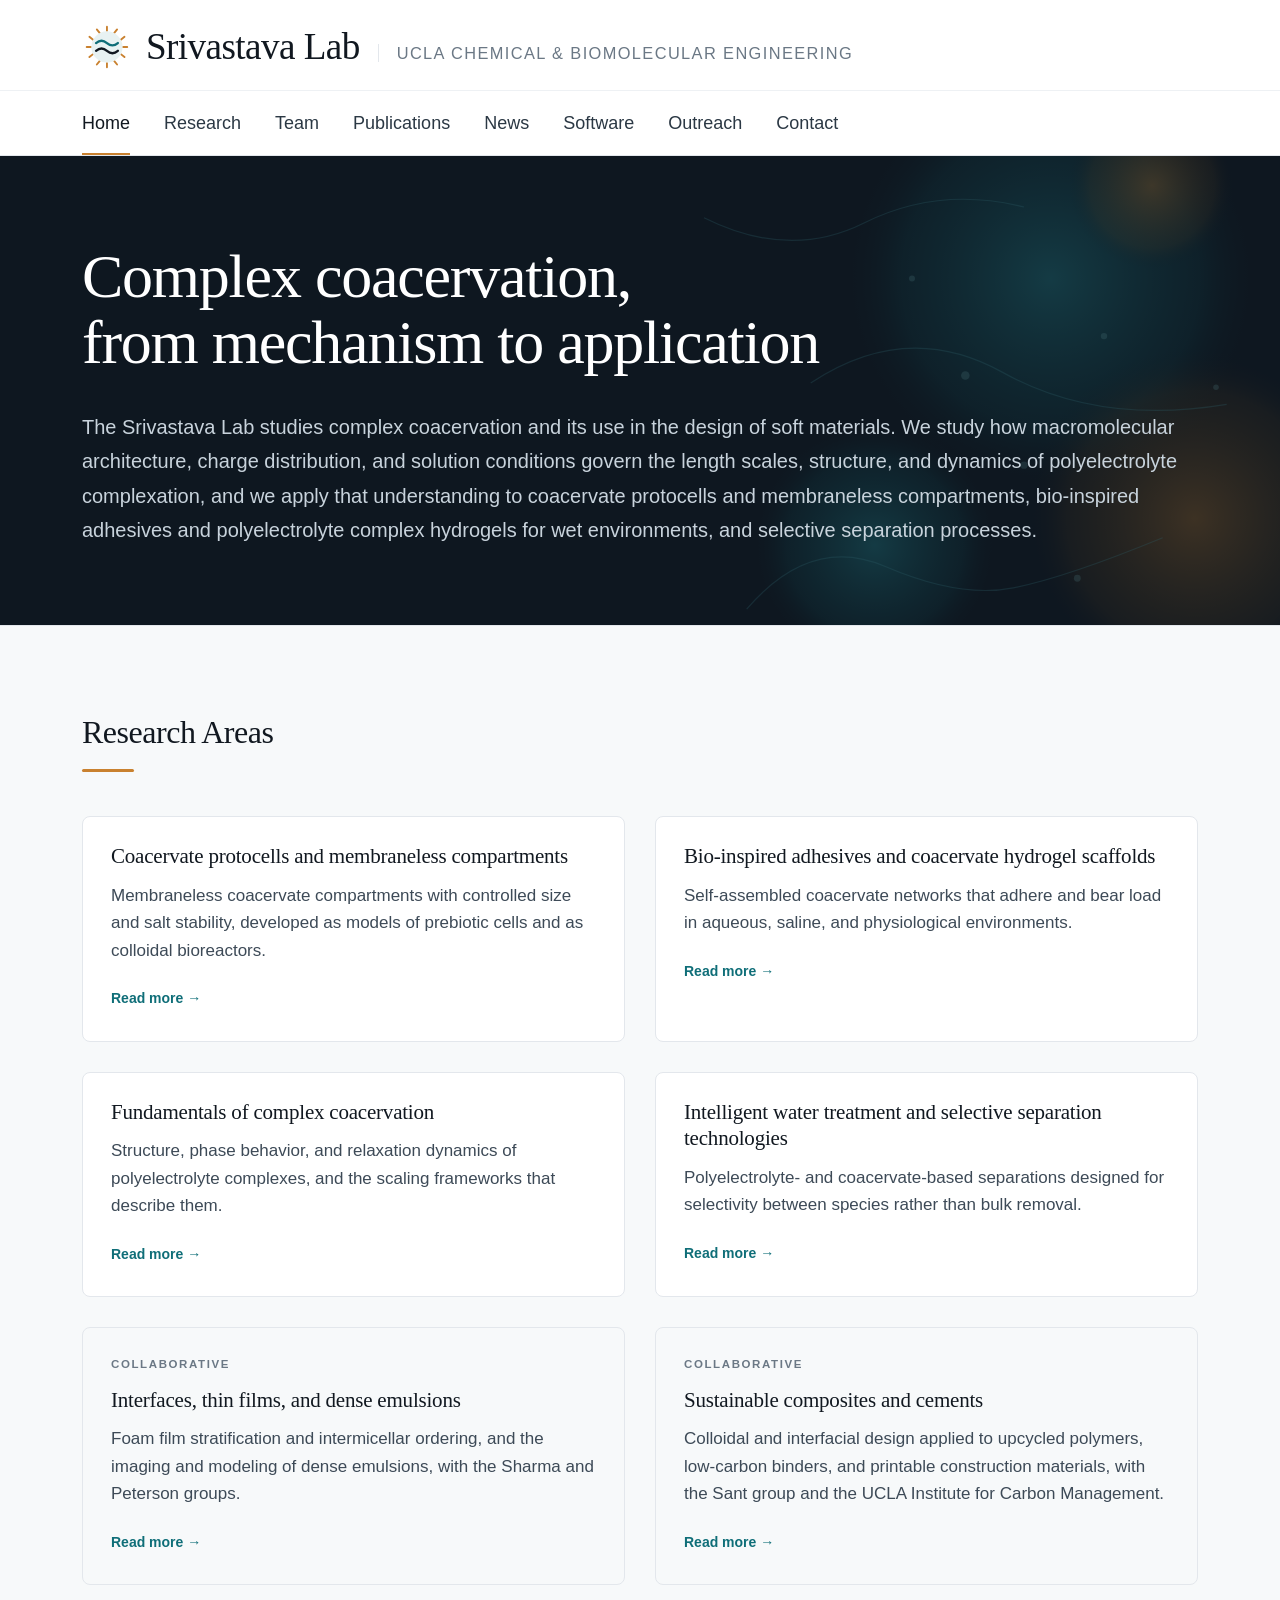
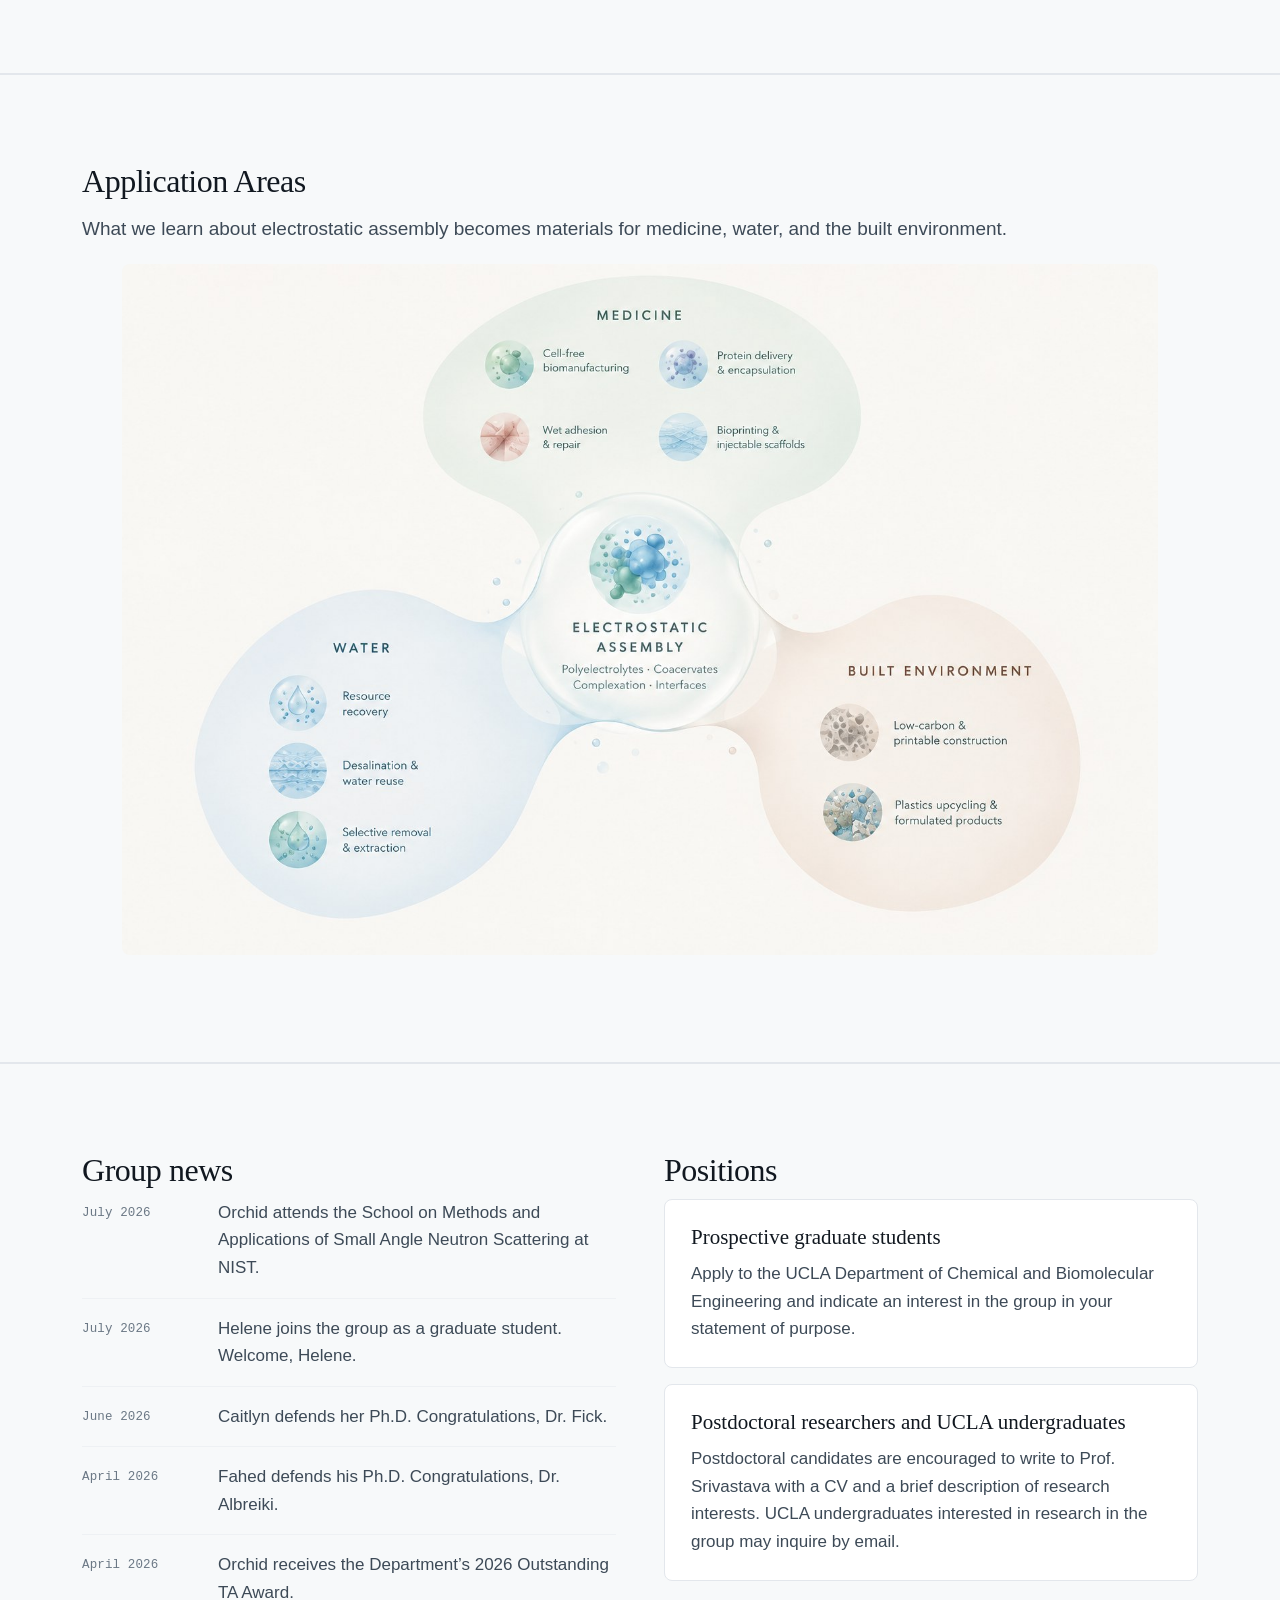
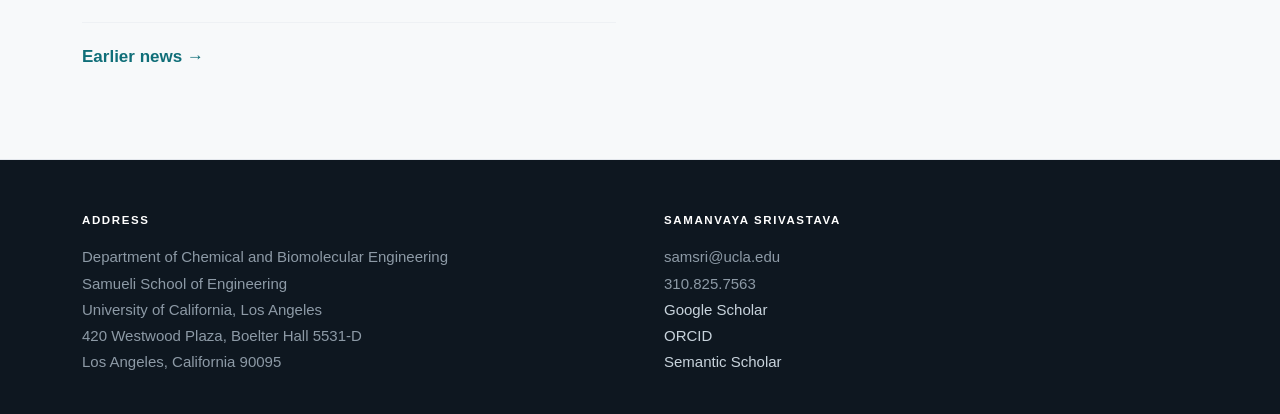
==== commit ff769b26: "20261020 updated research page" ====
--- a/index.html
+++ b/index.html
@@ -19,7 +19,7 @@
 <link rel="icon" href="Logo/favicon.ico" sizes="any">
 <link rel="icon" href="Logo/srivastava-lab-mark.svg" type="image/svg+xml">
 <link rel="apple-touch-icon" href="Logo/srivastava-lab-mark-256.png">
-<link rel="stylesheet" href="style.css">
+<link rel="stylesheet" href="style.css?v=10132129">
 <script type="application/ld+json">
 {
   "@context": "https://schema.org",
@@ -70,475 +70,6 @@
   ]
 }
 </script>
-
-<style id="application-areas-interactive-css">
-/* Interactive Application Areas */
-.application-map { --app-blue:#2774AE; --app-dark:#17202A; --app-gray:#5D6670; --app-cream:#F8F7F3; --app-medicine:#E8F0E9; --app-water:#E5EFF5; --app-built:#F1E9DE; }
-
-:root {
-  --app-blue: #2774AE;
-  --app-dark: #17202A;
-  --app-gray: #5D6670;
-  --app-cream: #F8F7F3;
-  --app-medicine: #E8F0E9;
-  --app-water: #E5EFF5;
-  --app-built: #F1E9DE;
-}
-
-.application-map {
-  width: 100%;
-  max-width: 1180px;
-  margin: 0 auto;
-  padding: 15px 20px 30px;
-}
-
-.map-intro {
-  text-align: center;
-  max-width: 720px;
-  margin: 0 auto 22px;
-}
-
-.map-intro h1 {
-  margin: 0 0 8px;
-  font-size: clamp(27px, 3vw, 38px);
-  font-weight: 500;
-  letter-spacing: -0.02em;
-}
-
-.map-intro p {
-  margin: 0;
-  font-size: 15px;
-  line-height: 1.6;
-  color: var(--app-gray);
-}
-
-/* ===================== MAP ===================== */
-
-.map {
-  position: relative;
-  min-height: 720px;
-  overflow: hidden;
-}
-
-/* Three large organic bubbles */
-
-.region {
-  position: absolute;
-  pointer-events: none;
-  z-index: 1;
-  opacity: .9;
-}
-
-.region.medicine {
-  width: 58%;
-  height: 49%;
-  top: 0;
-  left: 21%;
-  background: var(--app-medicine);
-  border-radius: 48% 52% 57% 43% / 46% 43% 57% 54%;
-  transform: rotate(-2deg);
-}
-
-.region.water {
-  width: 49%;
-  height: 54%;
-  left: 0;
-  bottom: 2%;
-  background: var(--app-water);
-  border-radius: 52% 48% 45% 55% / 48% 56% 44% 52%;
-  transform: rotate(3deg);
-}
-
-.region.built {
-  width: 49%;
-  height: 54%;
-  right: 0;
-  bottom: 2%;
-  background: var(--app-built);
-  border-radius: 48% 52% 55% 45% / 56% 45% 55% 44%;
-  transform: rotate(-3deg);
-}
-
-/* subtle connecting forms */
-
-.connector {
-  position: absolute;
-  z-index: 2;
-  pointer-events: none;
-  border: 1px solid rgba(39,116,174,.12);
-  border-radius: 50%;
-}
-
-.connector.top {
-  width: 250px;
-  height: 150px;
-  top: 245px;
-  left: 50%;
-  transform: translateX(-50%) rotate(90deg);
-}
-
-.connector.left {
-  width: 320px;
-  height: 150px;
-  top: 465px;
-  left: 26%;
-  transform: rotate(18deg);
-}
-
-.connector.right {
-  width: 320px;
-  height: 150px;
-  top: 465px;
-  right: 26%;
-  transform: rotate(-18deg);
-}
-
-/* ===================== CENTER ===================== */
-
-.center-node {
-  position: absolute;
-  z-index: 20;
-  width: 285px;
-  height: 285px;
-  top: 51%;
-  left: 50%;
-  transform: translate(-50%, -50%);
-  border-radius: 50%;
-  background:
-    radial-gradient(circle at 50% 42%,
-      rgba(255,255,255,.99) 0%,
-      rgba(255,255,255,.94) 48%,
-      rgba(220,234,243,.68) 100%);
-  border: 1px solid rgba(39,116,174,.15);
-  box-shadow:
-    0 12px 45px rgba(23,32,42,.07),
-    inset 0 0 30px rgba(255,255,255,.9);
-  display: flex;
-  flex-direction: column;
-  align-items: center;
-  justify-content: center;
-  text-align: center;
-  transition: transform .35s ease, box-shadow .35s ease;
-}
-
-.center-node:hover {
-  transform: translate(-50%, -50%) scale(1.025);
-  box-shadow:
-    0 16px 55px rgba(23,32,42,.10),
-    inset 0 0 35px rgba(255,255,255,1);
-}
-
-.coacervate {
-  position: relative;
-  width: 105px;
-  height: 105px;
-  margin-bottom: 15px;
-  border-radius: 50%;
-  background:
-    radial-gradient(circle at 45% 40%,
-      rgba(39,116,174,.16),
-      rgba(220,234,243,.05) 70%);
-}
-
-.coacervate span {
-  position: absolute;
-  display: block;
-  border-radius: 50%;
-}
-
-.coacervate .p1 {
-  width: 43px; height: 43px; left: 24px; top: 30px;
-  background: rgba(39,116,174,.62);
-}
-.coacervate .p2 {
-  width: 31px; height: 31px; left: 55px; top: 19px;
-  background: rgba(96,161,190,.60);
-}
-.coacervate .p3 {
-  width: 28px; height: 28px; left: 57px; top: 53px;
-  background: rgba(126,164,132,.55);
-}
-.coacervate .p4 {
-  width: 22px; height: 22px; left: 21px; top: 62px;
-  background: rgba(39,116,174,.42);
-}
-.coacervate .dot {
-  width: 7px; height: 7px;
-  background: rgba(39,116,174,.38);
-}
-.coacervate .dot1 { left: 9px; top: 30px; }
-.coacervate .dot2 { right: 7px; top: 40px; }
-.coacervate .dot3 { left: 43px; top: 5px; }
-.coacervate .dot4 { left: 84px; top: 71px; }
-
-.center-node h2 {
-  margin: 0;
-  font-size: 19px;
-  line-height: 1.3;
-  font-weight: 500;
-  letter-spacing: .17em;
-}
-
-.center-node p {
-  margin: 9px 20px 0;
-  font-size: 11.5px;
-  line-height: 1.6;
-  color: var(--app-gray);
-}
-
-/* ===================== APPLICATION GROUPS ===================== */
-
-.application-region {
-  position: absolute;
-  z-index: 15;
-}
-
-.medicine-region {
-  top: 31px;
-  left: 24%;
-  width: 52%;
-}
-
-.water-region {
-  left: 5%;
-  bottom: 66px;
-  width: 39%;
-}
-
-.built-region {
-  right: 5%;
-  bottom: 66px;
-  width: 39%;
-}
-
-.region-heading {
-  text-align: center;
-  margin-bottom: 18px;
-}
-
-.region-heading h3 {
-  margin: 0;
-  font-size: 18px;
-  font-weight: 500;
-  letter-spacing: .22em;
-}
-
-.region-heading p {
-  margin: 6px 0 0;
-  font-size: 10.5px;
-  color: var(--app-gray);
-}
-
-.application-grid {
-  display: grid;
-  gap: 10px;
-}
-
-.medicine-grid {
-  grid-template-columns: 1fr 1fr;
-}
-
-.water-grid,
-.built-grid {
-  grid-template-columns: 1fr;
-}
-
-/* ===================== CLICKABLE APPLICATION ===================== */
-
-.application {
-  display: flex;
-  align-items: center;
-  gap: 11px;
-  padding: 6px;
-  border-radius: 18px;
-  color: var(--app-dark);
-  text-decoration: none;
-  transition:
-    transform .25s ease,
-    background .25s ease;
-}
-
-.application:hover,
-.application:focus-visible {
-  transform: translateY(-3px);
-  background: rgba(255,255,255,.48);
-  outline: none;
-}
-
-.application-image {
-  width: 62px;
-  height: 62px;
-  flex: 0 0 62px;
-  border-radius: 50%;
-  object-fit: cover;
-  background: rgba(255,255,255,.65);
-  border: 1px solid rgba(39,116,174,.12);
-  transition:
-    transform .3s ease,
-    box-shadow .3s ease;
-}
-
-.application:hover .application-image,
-.application:focus-visible .application-image {
-  transform: scale(1.09);
-  box-shadow: 0 7px 20px rgba(23,32,42,.12);
-}
-
-.application-text {
-  min-width: 0;
-}
-
-.application-text h4 {
-  margin: 0;
-  font-size: 12.5px;
-  line-height: 1.35;
-  font-weight: 500;
-}
-
-.explore {
-  display: block;
-  margin-top: 3px;
-  font-size: 10px;
-  color: var(--app-blue);
-  opacity: 0;
-  transform: translateY(3px);
-  transition: opacity .25s ease, transform .25s ease;
-}
-
-.application:hover .explore,
-.application:focus-visible .explore {
-  opacity: 1;
-  transform: translateY(0);
-}
-
-/* decorative droplets */
-
-.drop {
-  position: absolute;
-  z-index: 4;
-  border-radius: 50%;
-  background: rgba(39,116,174,.18);
-  pointer-events: none;
-}
-
-.d1 { width: 8px; height: 8px; left: 42%; top: 295px; }
-.d2 { width: 5px; height: 5px; left: 57%; top: 325px; }
-.d3 { width: 10px; height: 10px; left: 39%; top: 405px; }
-.d4 { width: 6px; height: 6px; right: 39%; top: 425px; }
-.d5 { width: 5px; height: 5px; left: 51%; top: 440px; }
-
-/* ===================== MOBILE ===================== */
-
-@media (max-width: 850px) {
-  .map {
-    min-height: auto;
-    display: flex;
-    flex-direction: column;
-    gap: 18px;
-    overflow: visible;
-  }
-
-  .region,
-  .connector,
-  .drop {
-    display: none;
-  }
-
-  .center-node {
-    position: relative;
-    top: auto;
-    left: auto;
-    transform: none;
-    width: 245px;
-    height: 245px;
-    margin: 0 auto;
-  }
-
-  .center-node:hover {
-    transform: scale(1.015);
-  }
-
-  .application-region {
-    position: relative;
-    top: auto;
-    left: auto;
-    right: auto;
-    bottom: auto;
-    width: 100%;
-    padding: 24px 18px;
-    border-radius: 38px;
-  }
-
-  .medicine-region { background: var(--app-medicine); }
-  .water-region { background: var(--app-water); }
-  .built-region { background: var(--app-built); }
-
-  .medicine-grid {
-    grid-template-columns: 1fr;
-  }
-
-  .explore {
-    opacity: 1;
-    transform: none;
-  }
-}
-
-@media (max-width: 520px) {
-  .region-heading h3 {
-    font-size: 16px;
-  }
-}
-
-</style>
-
-<style id="light-page-background-fix">
-html, body {
-  background: #F8F7F3 !important;
-  color: #17202A;
-}
-body {
-  min-height: 100vh;
-}
-.application-map {
-  background: #F8F7F3 !important;
-}
-.application-map * {
-  box-sizing: border-box;
-}
-</style>
-
-
-<style id="application-white-background-fix">
-/* Application Areas: match the white sections of the lab homepage */
-section.strip:has(.application-map),
-.application-map,
-.application-map::before,
-.application-map::after {
-  background: #FFFFFF !important;
-  background-color: #FFFFFF !important;
-}
-
-.application-map {
-  color: #17202A !important;
-}
-
-/* Keep the organic application bubbles colored, not black */
-.application-map .region.medicine {
-  background: #E8F0E9 !important;
-}
-.application-map .region.water {
-  background: #E5EFF5 !important;
-}
-.application-map .region.built {
-  background: #F1E9DE !important;
-}
-
-/* Keep the central node light */
-.application-map .center-node {
-  background: radial-gradient(circle at 35% 30%, #FFFFFF 0%, #F8F7F3 55%, #DCEAF3 100%) !important;
-}
-</style>
-
 </head>
 <body>
 <a class="skip" href="#content">Skip to content</a>
@@ -644,62 +175,19 @@
     </div>
   </section>
 
-  <section class="strip application-strip" id="applications">
-    <div class="wrap">
-      <div class="application-map">
-        <div class="map-intro">
-          <h1>Application Areas</h1>
-          <p>What we learn about electrostatic assembly becomes materials for medicine, water, and the built environment.</p>
-        </div>
-
-        <div class="map">
-          <div class="region medicine"></div>
-          <div class="region water"></div>
-          <div class="region built"></div>
-          <div class="connector top"></div>
-          <div class="connector left"></div>
-          <div class="connector right"></div>
-          <span class="drop d1"></span><span class="drop d2"></span><span class="drop d3"></span><span class="drop d4"></span><span class="drop d5"></span>
-
-          <section class="application-region medicine-region">
-            <div class="region-heading"><h3>MEDICINE</h3><p>Assembly for biological function</p></div>
-            <div class="application-grid medicine-grid">
-              <a class="application" href="research.html#protocells"><img class="application-image" src="[data-uri]" alt="Cell-free biomanufacturing"><div class="application-text"><h4>Cell-free<br>biomanufacturing</h4><span class="explore">Explore →</span></div></a>
-              <a class="application" href="research.html#hydrogels"><img class="application-image" src="[data-uri]" alt="Protein delivery and encapsulation"><div class="application-text"><h4>Protein delivery<br>&amp; encapsulation</h4><span class="explore">Explore →</span></div></a>
-              <a class="application" href="research.html#hydrogels"><img class="application-image" src="[data-uri]" alt="Wet adhesion and repair"><div class="application-text"><h4>Wet adhesion<br>&amp; repair</h4><span class="explore">Explore →</span></div></a>
-              <a class="application" href="research.html#hydrogels"><img class="application-image" src="[data-uri]" alt="Bioprinting and injectable scaffolds"><div class="application-text"><h4>Bioprinting &amp;<br>injectable scaffolds</h4><span class="explore">Explore →</span></div></a>
-            </div>
-          </section>
-
-          <section class="application-region water-region">
-            <div class="region-heading"><h3>WATER</h3><p>Selectivity in complex aqueous systems</p></div>
-            <div class="application-grid water-grid">
-              <a class="application" href="research.html#separations"><img class="application-image" src="[data-uri]" alt="Resource recovery"><div class="application-text"><h4>Resource<br>recovery</h4><span class="explore">Explore →</span></div></a>
-              <a class="application" href="research.html#separations"><img class="application-image" src="[data-uri]" alt="Desalination and water reuse"><div class="application-text"><h4>Desalination &amp;<br>water reuse</h4><span class="explore">Explore →</span></div></a>
-              <a class="application" href="research.html#separations"><img class="application-image" src="[data-uri]" alt="Selective removal and extraction"><div class="application-text"><h4>Selective removal<br>&amp; extraction</h4><span class="explore">Explore →</span></div></a>
-            </div>
-          </section>
-
-          <section class="application-region built-region">
-            <div class="region-heading"><h3>BUILT ENVIRONMENT</h3><p>Materials for a lower-carbon future</p></div>
-            <div class="application-grid built-grid">
-              <a class="application" href="research.html#sustainability"><img class="application-image" src="[data-uri]" alt="Low-carbon and printable construction"><div class="application-text"><h4>Low-carbon &amp;<br>printable construction</h4><span class="explore">Explore →</span></div></a>
-              <a class="application" href="research.html#sustainability"><img class="application-image" src="[data-uri]" alt="Plastics upcycling and formulated products"><div class="application-text"><h4>Plastics upcycling &amp;<br>formulated products</h4><span class="explore">Explore →</span></div></a>
-            </div>
-          </section>
-
-          <div class="center-node">
-            <div class="coacervate">
-              <span class="p1"></span><span class="p2"></span><span class="p3"></span><span class="p4"></span>
-              <span class="dot dot1"></span><span class="dot dot2"></span><span class="dot dot3"></span><span class="dot dot4"></span>
-            </div>
-            <h2>ELECTROSTATIC<br>ASSEMBLY</h2>
-            <p>Polyelectrolytes · Coacervates<br>Complexation · Interfaces</p>
-          </div>
-        </div>
-      </div>
+  <section class="strip appmap">
+    <div class="wrap">
+      <h2>Application Areas</h2>
+      <p class="lead">What we learn about electrostatic assembly becomes materials for medicine, water, and the built environment.</p>
+      <figure class="appfig">
+        <img src="Research%20photos/web/applications-map.jpg"
+             srcset="Research%20photos/web/applications-map-small.jpg 1000w, Research%20photos/web/applications-map.jpg 1536w"
+             sizes="(max-width:900px) 100vw, 1116px"
+             alt="Complex coacervates applied across three domains. Medicine: cell-free biomanufacturing, protein delivery and encapsulation, wet adhesion and repair, bioprinting and injectable scaffolds. Water: resource recovery, desalination and water reuse, selective removal and extraction. Built environment: low-carbon and printable construction, plastics upcycling and formulated products. All arising from electrostatic assembly of polyelectrolytes and coacervates, complexation and interfaces." width="1536" height="1024">
+      </figure>
     </div>
   </section>
+
   <section class="alt">
     <div class="wrap">
       <div class="two">
@@ -750,14 +238,14 @@
         <ul>
           <li>samsri<span>&#64;</span>ucla.edu</li>
           <li>310.825.7563</li>
-          <li><a href="https://scholar.google.com/citations?user=oKq74IoAAAAJ">Google Scholar</a></li>
-          <li><a href="https://orcid.org/0000-0002-3519-7224">ORCID</a></li>
-          <li><a href="https://www.semanticscholar.org/author/4964681">Semantic Scholar</a></li>
+          <li><a href="https://scholar.google.com/citations?user=oKq74IoAAAAJ" target="_blank" rel="noopener">Google Scholar</a></li>
+          <li><a href="https://orcid.org/0000-0002-3519-7224" target="_blank" rel="noopener">ORCID</a></li>
+          <li><a href="https://www.semanticscholar.org/author/4964681" target="_blank" rel="noopener">Semantic Scholar</a></li>
         </ul>
       </div>
     </div>
   </div>
 </footer>
-<script src="site.js"></script>
+<script src="site.js?v=10132129"></script>
 </body>
 </html>
--- a/style.css
+++ b/style.css
@@ -59,8 +59,6 @@
 .nav ul a:hover{text-decoration:none;color:var(--accent)}
 .nav ul a.on{color:var(--ink);border-bottom-color:var(--accent-2)}
 
-.page{display:none}
-.page.live{display:block}
 
 /* hero */
 .hero{position:relative;background:var(--bg-deep);color:#fff;overflow:hidden}
@@ -94,10 +92,8 @@
 .two p{font-size:17px;line-height:1.62}
 
 /* strip */
-.strip{background:var(--bg-deep);color:var(--on-dark);padding:88px 0}
-.strip h2{font-family:var(--serif);font-weight:400;color:#fff;font-size:32px;line-height:1.16;letter-spacing:-.015em;margin:0 0 12px}
-.strip p{font-size:17px;line-height:1.62;margin:0 0 16px}
-.strip .fund{font-size:14px;color:var(--on-dark-dim);border-top:1px solid rgba(255,255,255,.13);padding-top:18px;margin:22px 0 0}
+.strip{background:var(--bg-alt);color:var(--body);border-top:1px solid var(--line);border-bottom:1px solid var(--line);padding:88px 0}
+.strip h2{font-family:var(--serif);font-weight:400;color:var(--ink);font-size:32px;line-height:1.16;letter-spacing:-.015em;margin:0 0 12px}
 
 /* news */
 .newslist{list-style:none;margin:0;padding:0}
@@ -121,35 +117,38 @@
 /* research index */
 
 /* applications */
-.apps{display:grid;grid-template-columns:repeat(3,1fr);gap:38px 40px;margin-top:42px}
-.app{border-top:2px solid rgba(255,255,255,.16);padding-top:18px}
-.app h3{font-family:var(--serif);font-weight:400;font-size:21px;line-height:1.26;color:#fff;margin:0 0 6px}
-.app .status{font-size:11.5px;letter-spacing:.14em;text-transform:uppercase;font-weight:600;margin:0 0 12px;color:var(--on-dark-accent)}
-.app .status.dir{color:#b99a6c}
-.app p{font-size:17px;line-height:1.62;color:var(--on-dark);margin:0 0 12px}
-.app .from{font-size:14px;color:var(--on-dark-dim);margin:0}
-.app .from a{color:var(--on-dark-accent)}
-.strip .lead{font-size:19px;line-height:1.75;color:var(--on-dark);margin:0}
+.strip .lead{font-size:19px;line-height:1.75;color:var(--body);margin:0}
 
 .rlayout{max-width:none;margin:0}
 
 .thrust{padding:66px 0;border-top:1px solid var(--line)}
 .thrust:first-of-type{border-top:none;padding-top:10px}
+.grouphead{font-size:11.5px;letter-spacing:.14em;text-transform:uppercase;font-weight:600;color:var(--accent-2);margin:66px 0 0;padding-top:30px;border-top:3px double var(--line)}
 .thrust .tnum{font-size:11.5px;letter-spacing:.14em;text-transform:uppercase;font-weight:600;color:var(--accent-2);margin:0 0 10px}
 .thrust h2{font-family:var(--serif);font-weight:400;font-size:32px;line-height:1.14;letter-spacing:-.015em;color:var(--ink);margin:0 0 22px}
 .withgroup{font-weight:400;text-transform:none;letter-spacing:0;font-size:12.5px;color:var(--muted)}
-.thrust h3{font-size:11.5px;letter-spacing:.14em;text-transform:uppercase;font-weight:600;color:var(--ink);margin:32px 0 12px}
+.thrust h3{font-family:var(--serif);font-style:italic;font-weight:400;font-size:25px;line-height:1.25;letter-spacing:-.005em;text-transform:none;color:var(--ink);margin:40px 0 15px}
+.thrust h3:first-of-type{margin-top:8px}
 .thrust p{font-size:19px;line-height:1.82}
 
-figure.fig{margin:28px 0;border:1px solid var(--line);border-radius:8px;overflow:hidden;background:var(--bg-alt)}
+figure.fig{margin:6px 0 18px;border:1px solid var(--line);border-radius:8px;overflow:hidden;background:var(--bg-alt)}
+/* figures sit inside the text column and the prose wraps around them */
+figure.fig.wrapfig{float:right;width:44%;margin:6px 0 20px 30px;shape-margin:30px}
+figure.fig.wrapfig.left{float:left;margin:6px 30px 20px 0}
+figure.fig.wrapfig.narrow{width:34%}
+figure.fig.wide{clear:both;width:100%;margin:34px 0}
+figure.fig.wide .img{padding:20px}
+figure.fig.wide .img img{max-height:none;width:100%}
+.thrust::after{content:"";display:block;clear:both}
+.thrust details.pubs{clear:both}
 figure.fig .ph{
   aspect-ratio:16/6.5;display:flex;align-items:center;justify-content:center;text-align:center;padding:20px;
   font-size:13px;color:var(--muted);
   background:repeating-linear-gradient(45deg,#fafbfc,#fafbfc 12px,#f3f5f7 12px,#f3f5f7 24px);
 }
-figure.fig .img{background:var(--bg-alt);display:flex;align-items:center;justify-content:center;padding:22px}
-figure.fig .img img{max-width:100%;max-height:460px;width:auto;height:auto;object-fit:contain;display:block;border-radius:4px;box-shadow:0 2px 14px rgba(15,40,60,.13)}
-figure.fig figcaption{font-size:12.5px;color:var(--muted);padding:12px 16px;border-top:1px solid var(--line);background:#fff;line-height:1.5}
+figure.fig .img{background:var(--bg-alt);display:flex;align-items:center;justify-content:center;padding:14px}
+figure.fig .img img{max-width:100%;max-height:420px;width:auto;height:auto;object-fit:contain;display:block;border-radius:4px;box-shadow:0 2px 14px rgba(15,40,60,.13)}
+figure.fig figcaption{font-size:12.5px;color:var(--muted);padding:11px 14px;border-top:1px solid var(--line);background:#fff;line-height:1.5}
 
 details.pubs{margin-top:26px;border-top:1px solid var(--line);padding-top:18px}
 details.pubs summary{cursor:pointer;list-style:none;font-size:11.5px;letter-spacing:.14em;text-transform:uppercase;font-weight:600;color:var(--ink);display:flex;align-items:center;gap:10px}
@@ -172,8 +171,6 @@
 footer li{margin:0;font-size:15px;line-height:1.75}
 footer .fine{border-top:1px solid rgba(255,255,255,.12);margin-top:34px;padding-top:18px;font-size:13px;color:var(--on-dark-dim)}
 
-.banner{background:var(--bg-alt);color:var(--muted);font-size:11.5px;padding:6px 32px;text-align:center;letter-spacing:.04em;border-bottom:1px solid var(--line)}
-.banner b{color:var(--accent-2);font-weight:600;letter-spacing:.08em;text-transform:uppercase;font-size:10.5px;margin-right:8px}
 
 
 /* research sub-header */
@@ -227,6 +224,11 @@
 
 /* schematic sits in the prose column, so its width always matches the text */
 }
+
+/* application map replaces the dark applications strip on the homepage */
+.appfig{margin:34px 0 0}
+.appfig img{display:block;width:100%;height:auto;border-radius:8px}
+@media (max-width:900px){ .appfig{margin-top:24px} }
 
 /* ---------- team ---------- */
 .rolehead{font-size:11.5px;letter-spacing:.14em;text-transform:uppercase;font-weight:600;color:var(--accent);margin:52px 0 4px}
@@ -280,13 +282,18 @@
 .profiles a{font-size:13.5px;border:1px solid var(--line);border-radius:20px;padding:6px 16px;color:var(--ink-2);background:#fff}
 .profiles a:hover{border-color:var(--accent);color:var(--accent);text-decoration:none}
 
-.covers{display:grid;grid-template-columns:repeat(3,1fr);gap:26px 24px;margin:0 0 18px}
-.covers figure{margin:0}
-.covers a{display:block;overflow:hidden;border-radius:4px}
-.covers img{width:100%;height:auto;display:block;border:1px solid var(--line);border-radius:4px;box-shadow:0 2px 10px rgba(15,40,60,.10);transition:transform .3s ease,box-shadow .3s ease}
-.covers a:hover img{transform:scale(1.03);box-shadow:0 10px 30px rgba(15,40,60,.20)}
-.covers figcaption{font-size:13.5px;line-height:1.5;color:var(--muted);margin-top:10px}
-@media (max-width:900px){ .covers{grid-template-columns:repeat(2,1fr);gap:20px 16px} }
+.covers{display:grid;grid-template-columns:repeat(6,1fr);gap:20px;margin:0 0 40px}
+.covers figure{margin:0;position:relative}
+.covers a{display:block;border-radius:4px}
+.covers img{width:100%;height:auto;display:block;border:1px solid var(--line);border-radius:4px;
+  box-shadow:0 2px 10px rgba(15,40,60,.10);transform-origin:center;
+  transition:transform .26s cubic-bezier(.2,.7,.3,1),box-shadow .26s ease}
+.covers figure:hover{z-index:6}
+.covers a:hover img,.covers a:focus-visible img{transform:scale(1.45);box-shadow:0 20px 50px rgba(15,40,60,.30);position:relative;z-index:6}
+.covers figure:first-child a:hover img{transform-origin:left center}
+.covers figure:last-child a:hover img{transform-origin:right center}
+.covers figcaption{font-size:11.5px;line-height:1.4;color:var(--muted);margin-top:8px}
+@media (max-width:900px){ .covers{grid-template-columns:repeat(3,1fr)} }
 
 /* ---------- news ---------- */
 .newsyear{margin-bottom:8px;border-top:1px solid var(--line);padding-top:8px}
@@ -296,6 +303,7 @@
 .newsyear>summary:after{content:"+";font-family:var(--mono);color:var(--accent-2);font-size:19px;margin-left:auto}
 .newsyear[open]>summary:after{content:"–"}
 .newsyear>summary .ct{font-family:var(--mono);font-size:12px;color:var(--muted)}
+.nlist .nimg{display:block;margin:10px 0 2px;max-width:320px;width:100%;height:auto;border:1px solid var(--line);border-radius:3px}
 .nlist{list-style:none;margin:0 0 26px;padding:0}
 .nlist li{display:grid;grid-template-columns:104px 1fr;gap:20px;padding:12px 0;border-bottom:1px solid var(--line-2);font-size:16px;line-height:1.6}
 .nlist .d{font-family:var(--mono);font-size:12.5px;color:var(--muted);padding-top:4px;letter-spacing:.01em}
@@ -316,12 +324,15 @@
   .alumni{columns:1}
 }
 
-@media (max-width:1040px){ .apps{grid-template-columns:repeat(2,1fr)} }
 @media (max-width:900px){
   .subnav-inner{padding:4px 20px;gap:0 20px}
-  .cards,.two,.apps,footer .cols{grid-template-columns:1fr}
+  .cards,.two,footer .cols{grid-template-columns:1fr}
   .nav-inner{height:auto;padding:14px 20px;flex-wrap:wrap;gap:14px}
   .nav ul{margin:0;gap:18px}
   .wrap{padding:0 20px}
   section{padding:50px 0}
 }
+
+@media (max-width:760px){
+  figure.fig.wrapfig,figure.fig.wrapfig.left{float:none;width:100%;margin:22px 0}
+}
